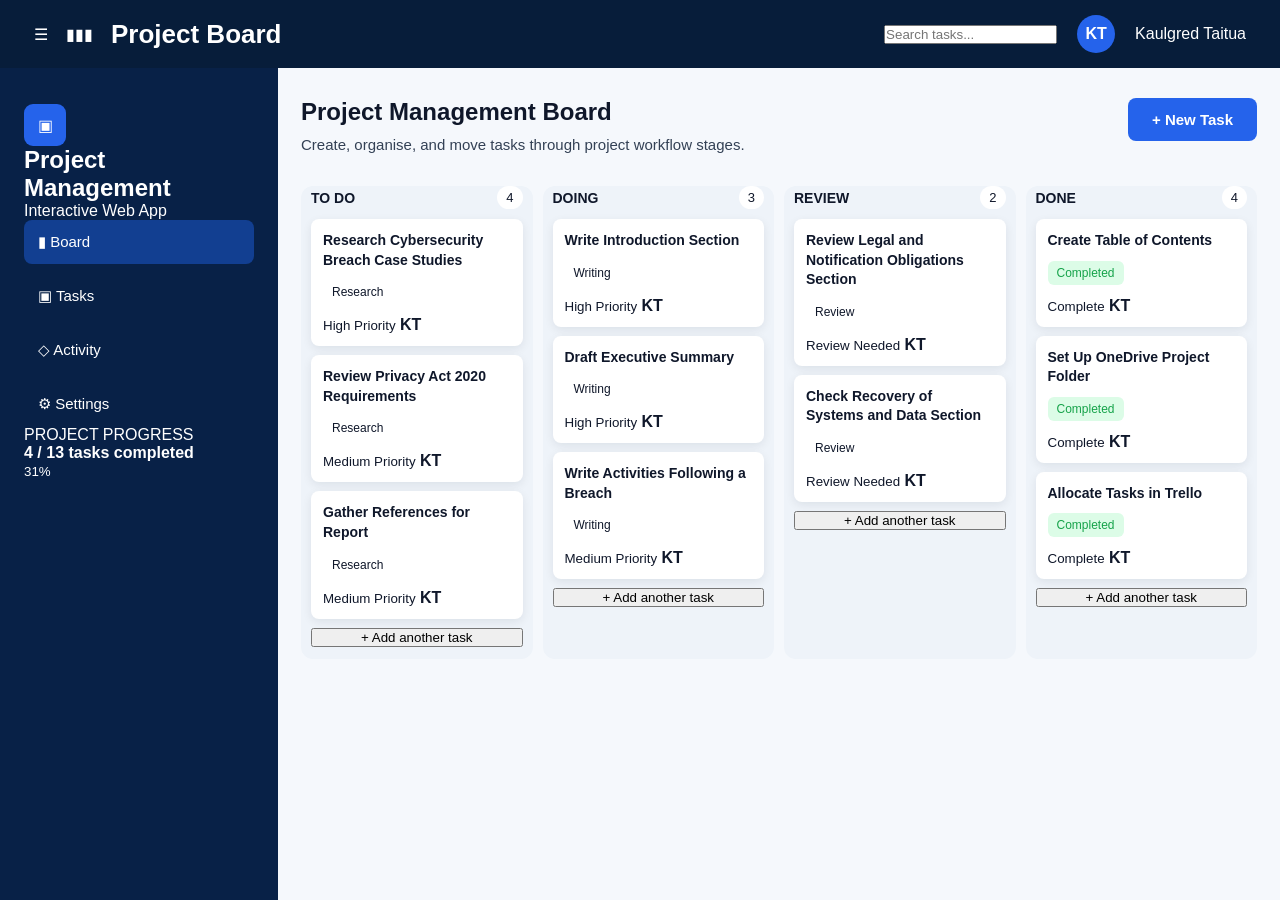
==== project-management-board/index.html @ 6f6e51b1 "Update index.html" ====
<!DOCTYPE html>
<html lang="en">
<head>
  <meta charset="UTF-8" />
  <meta name="viewport" content="width=device-width, initial-scale=1.0" />

  <title>Project Management Board</title>

  <link rel="stylesheet" href="css/style.css" />
  <script src="js/app.js" defer></script>
</head>

<body>
  <div class="app">

    <header class="topbar">
      <div class="brand">
        <span class="menu-icon">☰</span>
        <span class="logo-bars">▮▮▮</span>
        <h1>Project Board</h1>
      </div>

      <div class="top-actions">
        <input type="text" placeholder="Search tasks..." />
        <div class="avatar">KT</div>
        <p>Kaulgred Taitua</p>
      </div>
    </header>

    <div class="workspace">

      <aside class="sidebar">
        <div class="project-info">
          <div class="project-icon">▣</div>
          <div>
            <h2>Project Management</h2>
            <p>Interactive Web App</p>
          </div>
        </div>

        <nav class="menu">
          <a class="active" href="#">▮ Board</a>
          <a href="#">▣ Tasks</a>
          <a href="#">◇ Activity</a>
          <a href="#">⚙ Settings</a>
        </nav>

        <div class="progress-box">
          <p>PROJECT PROGRESS</p>
          <strong>4 / 13 tasks completed</strong>
          <div class="progress-bar">
            <span></span>
          </div>
          <small>31%</small>
        </div>
      </aside>

      <main class="main">
        <section class="main-header">
          <div>
            <h2>Project Management Board</h2>
            <p>Create, organise, and move tasks through project workflow stages.</p>
          </div>

          <button id="addTaskBtn">+ New Task</button>
        </section>

        <section class="board">

          <div class="column">
            <div class="column-line todo"></div>

            <div class="column-header">
              <h3>TO DO</h3>
              <span>4</span>
            </div>

            <div class="task-card">
              <h4>Research Cybersecurity Breach Case Studies</h4>
              <span class="tag research">Research</span>
              <div class="task-footer">
                <small>High Priority</small>
                <b>KT</b>
              </div>
            </div>

            <div class="task-card">
              <h4>Review Privacy Act 2020 Requirements</h4>
              <span class="tag research">Research</span>
              <div class="task-footer">
                <small>Medium Priority</small>
                <b>KT</b>
              </div>
            </div>

            <div class="task-card">
              <h4>Gather References for Report</h4>
              <span class="tag research">Research</span>
              <div class="task-footer">
                <small>Medium Priority</small>
                <b>KT</b>
              </div>
            </div>

            <button class="add-card">+ Add another task</button>
          </div>

          <div class="column">
            <div class="column-line doing"></div>

            <div class="column-header">
              <h3>DOING</h3>
              <span>3</span>
            </div>

            <div class="task-card">
              <h4>Write Introduction Section</h4>
              <span class="tag writing">Writing</span>
              <div class="task-footer">
                <small>High Priority</small>
                <b>KT</b>
              </div>
            </div>

            <div class="task-card">
              <h4>Draft Executive Summary</h4>
              <span class="tag writing">Writing</span>
              <div class="task-footer">
                <small>High Priority</small>
                <b>KT</b>
              </div>
            </div>

            <div class="task-card">
              <h4>Write Activities Following a Breach</h4>
              <span class="tag writing">Writing</span>
              <div class="task-footer">
                <small>Medium Priority</small>
                <b>KT</b>
              </div>
            </div>

            <button class="add-card">+ Add another task</button>
          </div>

          <div class="column">
            <div class="column-line review"></div>

            <div class="column-header">
              <h3>REVIEW</h3>
              <span>2</span>
            </div>

            <div class="task-card">
              <h4>Review Legal and Notification Obligations Section</h4>
              <span class="tag review-tag">Review</span>
              <div class="task-footer">
                <small>Review Needed</small>
                <b>KT</b>
              </div>
            </div>

            <div class="task-card">
              <h4>Check Recovery of Systems and Data Section</h4>
              <span class="tag review-tag">Review</span>
              <div class="task-footer">
                <small>Review Needed</small>
                <b>KT</b>
              </div>
            </div>

            <button class="add-card">+ Add another task</button>
          </div>

          <div class="column">
            <div class="column-line done"></div>

            <div class="column-header">
              <h3>DONE</h3>
              <span>4</span>
            </div>

            <div class="task-card complete-card">
              <h4>Create Table of Contents</h4>
              <span class="tag complete">Completed</span>
              <div class="task-footer">
                <small>Complete</small>
                <b>KT</b>
              </div>
            </div>

            <div class="task-card complete-card">
              <h4>Set Up OneDrive Project Folder</h4>
              <span class="tag complete">Completed</span>
              <div class="task-footer">
                <small>Complete</small>
                <b>KT</b>
              </div>
            </div>

            <div class="task-card complete-card">
              <h4>Allocate Tasks in Trello</h4>
              <span class="tag complete">Completed</span>
              <div class="task-footer">
                <small>Complete</small>
                <b>KT</b>
              </div>
            </div>

            <button class="add-card">+ Add another task</button>
          </div>

        </section>
      </main>

    </div>
  </div>
</body>
</html>
---- project-management-board/css/style.css ----
*{
  margin:0;
  padding:0;
  box-sizing:border-box;
}

html,
body{
  width:100%;
  height:100%;
  overflow:hidden;
  font-family:Arial, sans-serif;
  background:#f5f8fc;
}

body{
  color:#0f172a;
}

.app{
  width:100vw;
  height:100vh;
  overflow:hidden;
  display:flex;
  flex-direction:column;
}

/* TOP BAR */

.topbar{
  height:68px;
  background:#071d3a;
  color:white;
  display:flex;
  align-items:center;
  justify-content:space-between;
  padding:0 34px;
  flex-shrink:0;
}

.brand{
  display:flex;
  align-items:center;
  gap:18px;
}

.hamburger{
  font-size:28px;
}

.logo{
  color:#3b82f6;
  font-size:26px;
  letter-spacing:5px;
}

.brand h1{
  font-size:26px;
}

.top-actions{
  display:flex;
  align-items:center;
  gap:20px;
}

.search-box input{
  width:300px;
  height:42px;
  border-radius:8px;
  border:1px solid rgba(255,255,255,0.2);
  background:#142b4e;
  color:white;
  padding:0 16px;
}

.avatar{
  width:38px;
  height:38px;
  background:#2563eb;
  border-radius:50%;
  display:flex;
  align-items:center;
  justify-content:center;
  font-weight:bold;
}

/* MAIN LAYOUT */

.workspace{
  height:calc(100vh - 68px);
  display:flex;
  overflow:hidden;
}

/* SIDEBAR */

.sidebar{
  width:278px;
  height:100%;
  background:#082147;
  color:white;
  padding:36px 24px;
  flex-shrink:0;
  display:flex;
  flex-direction:column;
}

.project-block{
  display:flex;
  gap:14px;
  margin-bottom:34px;
}

.project-icon{
  width:42px;
  height:42px;
  border-radius:9px;
  background:#2563eb;
  display:flex;
  align-items:center;
  justify-content:center;
}

.project-block h2{
  font-size:17px;
  line-height:1.35;
}

.project-block p{
  font-size:13px;
  margin-top:6px;
}

.menu{
  display:flex;
  flex-direction:column;
  gap:10px;
}

.menu a{
  color:white;
  text-decoration:none;
  padding:13px 14px;
  border-radius:8px;
  font-size:15px;
}

.menu a.active{
  background:#123f91;
}

.progress{
  margin-top:auto;
}

.progress p{
  font-size:12px;
  margin-bottom:12px;
}

.progress span{
  font-size:13px;
}

.progress-line{
  width:180px;
  height:7px;
  background:#263f68;
  border-radius:999px;
  margin-top:12px;
  overflow:hidden;
  display:inline-block;
}

.progress-line div{
  width:31%;
  height:100%;
  background:#22c55e;
}

.progress strong{
  margin-left:12px;
  font-size:13px;
}

/* CONTENT */

.main{
  flex:1;
  height:100%;
  padding:30px 23px 0;
  overflow:hidden;
}

.main-header{
  height:68px;
  display:flex;
  justify-content:space-between;
  align-items:flex-start;
  margin-bottom:20px;
}

.main-header h2{
  font-size:24px;
  margin-bottom:10px;
}

.main-header p{
  color:#334155;
  font-size:15px;
}

.main-header button{
  background:#2563eb;
  color:white;
  border:none;
  border-radius:8px;
  padding:13px 24px;
  font-size:15px;
  font-weight:bold;
  cursor:pointer;
}

/* BOARD */

.dashboard{
  height:calc(100% - 68px - 20px - 44px);
  display:grid;
  grid-template-columns:1fr 268px;
  gap:18px;
  overflow:hidden;
}

.board{
  display:grid;
  grid-template-columns:repeat(4,1fr);
  gap:10px;
  overflow:hidden;
}

.column{
  background:#eef3f9;
  border-radius:12px;
  padding:0 10px 12px;
  display:flex;
  flex-direction:column;
  overflow:hidden;
}

.column-top{
  height:4px;
  margin:0 -10px 14px;
  flex-shrink:0;
}

.grey{background:#64748b;}
.yellow{background:#f59e0b;}
.violet{background:#7c3aed;}
.green{background:#22c55e;}

.column-header{
  display:flex;
  justify-content:space-between;
  align-items:center;
  margin-bottom:10px;
}

.column-header h3{
  font-size:14px;
}

.column-header span{
  background:white;
  border-radius:999px;
  padding:4px 9px;
  font-size:13px;
}

.task-list{
  flex:1;
  overflow-y:auto;
}

.task-card{
  background:white;
  border-radius:8px;
  padding:12px;
  margin-bottom:9px;
  box-shadow:0 3px 10px rgba(15,23,42,0.08);
}

.task-card h4{
  font-size:14px;
  line-height:1.4;
  margin-bottom:10px;
}

.tag{
  display:inline-block;
  padding:5px 9px;
  border-radius:6px;
  font-size:12px;
  margin-bottom:12px;
}

.purple{background:#ede9fe;color:#6d28d9;}
.orange{background:#ffedd5;color:#f59e0b;}
.blue{background:#dbeafe;color:#2563eb;}
.complete{background:#dcfce7;color:#16a34a;}

.task-bottom{
  display:flex;
  justify-content:space-between;
  align-items:center;
}

.task-bottom small{
  font-size:12px;
  color:#334155;
}

.task-bottom b{
  width:24px;
  height:24px;
  border-radius:50%;
  background:#2563eb;
  color:white;
  display:flex;
  align-items:center;
  justify-content:center;
  font-size:11px;
}

.add-small{
  border:none;
  background:none;
  color:#475569;
  text-align:left;
  font-size:14px;
  padding:8px 4px 0;
  cursor:pointer;
}

/* ACTIVITY */

.activity-panel{
  background:white;
  border-radius:12px;
  overflow:hidden;
}

.activity-header{
  height:67px;
  border-bottom:1px solid #e2e8f0;
  display:flex;
  align-items:center;
  justify-content:space-between;
  padding:0 18px;
}

.activity-item{
  display:flex;
  gap:12px;
  padding:14px 16px;
  border-bottom:1px solid #e2e8f0;
  font-size:13px;
}

.activity-icon{
  width:30px;
  height:30px;
  border-radius:50%;
  display:flex;
  align-items:center;
  justify-content:center;
  flex-shrink:0;
}

.green-bg{background:#dcfce7;color:#16a34a;}
.orange-bg{background:#ffedd5;color:#f97316;}
.purple-bg{background:#ede9fe;color:#7c3aed;}
.blue-bg{background:#dbeafe;color:#2563eb;}
.red-bg{background:#fee2e2;color:#ef4444;}

footer{
  height:44px;
  display:flex;
  align-items:center;
  justify-content:center;
  font-size:13px;
  color:#334155;
}
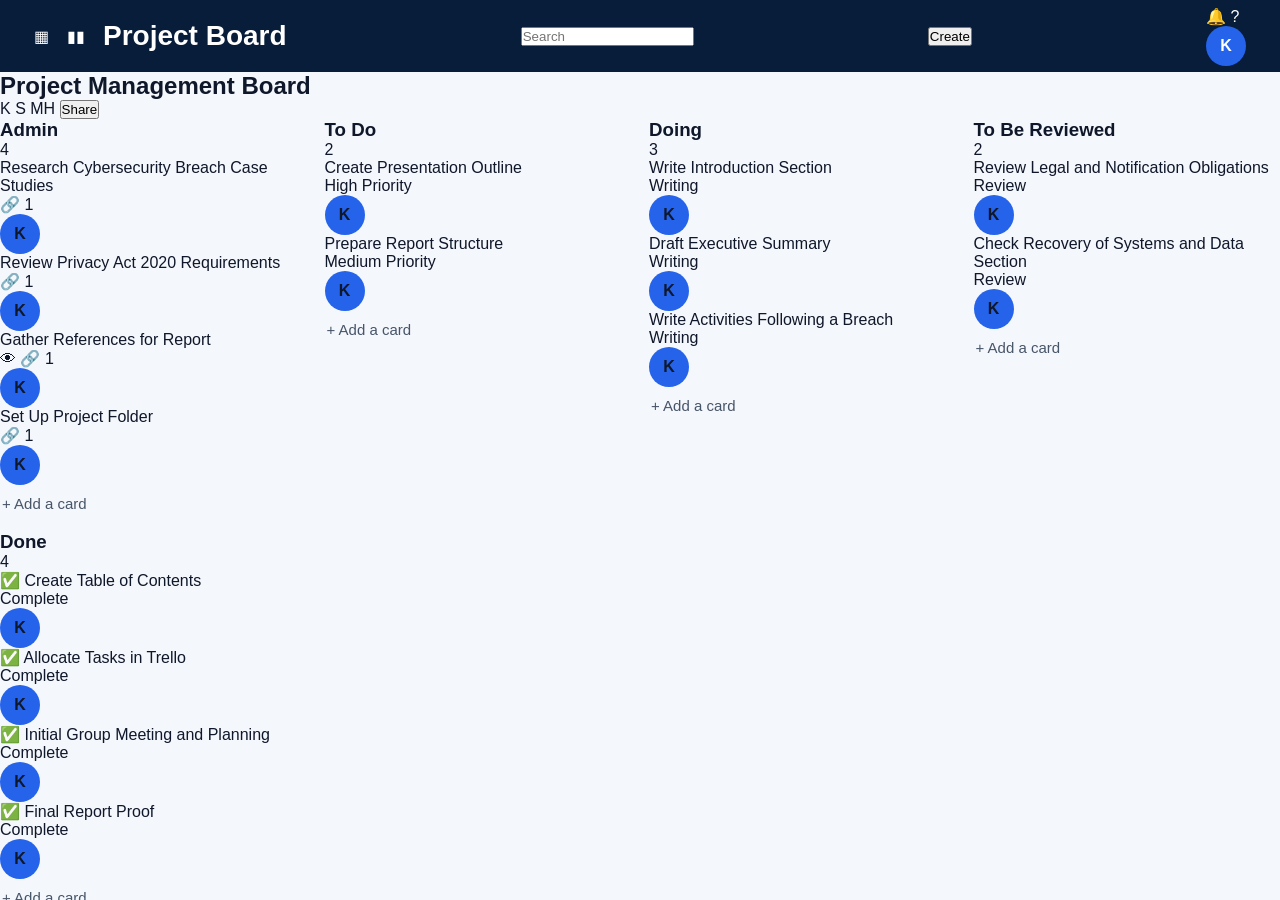
==== commit 2fa4053c: "Update index.html" ====
--- a/project-management-board/index.html
+++ b/project-management-board/index.html
@@ -3,9 +3,7 @@
 <head>
   <meta charset="UTF-8" />
   <meta name="viewport" content="width=device-width, initial-scale=1.0" />
-
   <title>Project Management Board</title>
-
   <link rel="stylesheet" href="css/style.css" />
   <script src="js/app.js" defer></script>
 </head>
@@ -15,205 +13,221 @@
 
     <header class="topbar">
       <div class="brand">
-        <span class="menu-icon">☰</span>
-        <span class="logo-bars">▮▮▮</span>
+        <span class="grid-icon">▦</span>
+        <span class="trello-logo">▮▮</span>
         <h1>Project Board</h1>
       </div>
 
-      <div class="top-actions">
-        <input type="text" placeholder="Search tasks..." />
-        <div class="avatar">KT</div>
-        <p>Kaulgred Taitua</p>
+      <input class="search" type="text" placeholder="Search" />
+
+      <button class="create-btn">Create</button>
+
+      <div class="user-actions">
+        <span>🔔</span>
+        <span>?</span>
+        <span class="avatar">K</span>
       </div>
     </header>
 
-    <div class="workspace">
-
-      <aside class="sidebar">
-        <div class="project-info">
-          <div class="project-icon">▣</div>
-          <div>
-            <h2>Project Management</h2>
-            <p>Interactive Web App</p>
-          </div>
-        </div>
-
-        <nav class="menu">
-          <a class="active" href="#">▮ Board</a>
-          <a href="#">▣ Tasks</a>
-          <a href="#">◇ Activity</a>
-          <a href="#">⚙ Settings</a>
-        </nav>
-
-        <div class="progress-box">
-          <p>PROJECT PROGRESS</p>
-          <strong>4 / 13 tasks completed</strong>
-          <div class="progress-bar">
-            <span></span>
-          </div>
-          <small>31%</small>
-        </div>
-      </aside>
-
-      <main class="main">
-        <section class="main-header">
-          <div>
-            <h2>Project Management Board</h2>
-            <p>Create, organise, and move tasks through project workflow stages.</p>
-          </div>
-
-          <button id="addTaskBtn">+ New Task</button>
-        </section>
-
-        <section class="board">
-
-          <div class="column">
-            <div class="column-line todo"></div>
-
-            <div class="column-header">
-              <h3>TO DO</h3>
-              <span>4</span>
-            </div>
-
-            <div class="task-card">
-              <h4>Research Cybersecurity Breach Case Studies</h4>
-              <span class="tag research">Research</span>
-              <div class="task-footer">
-                <small>High Priority</small>
-                <b>KT</b>
-              </div>
-            </div>
-
-            <div class="task-card">
-              <h4>Review Privacy Act 2020 Requirements</h4>
-              <span class="tag research">Research</span>
-              <div class="task-footer">
-                <small>Medium Priority</small>
-                <b>KT</b>
-              </div>
-            </div>
-
-            <div class="task-card">
-              <h4>Gather References for Report</h4>
-              <span class="tag research">Research</span>
-              <div class="task-footer">
-                <small>Medium Priority</small>
-                <b>KT</b>
-              </div>
-            </div>
-
-            <button class="add-card">+ Add another task</button>
-          </div>
-
-          <div class="column">
-            <div class="column-line doing"></div>
-
-            <div class="column-header">
-              <h3>DOING</h3>
-              <span>3</span>
-            </div>
-
-            <div class="task-card">
-              <h4>Write Introduction Section</h4>
-              <span class="tag writing">Writing</span>
-              <div class="task-footer">
-                <small>High Priority</small>
-                <b>KT</b>
-              </div>
-            </div>
-
-            <div class="task-card">
-              <h4>Draft Executive Summary</h4>
-              <span class="tag writing">Writing</span>
-              <div class="task-footer">
-                <small>High Priority</small>
-                <b>KT</b>
-              </div>
-            </div>
-
-            <div class="task-card">
-              <h4>Write Activities Following a Breach</h4>
-              <span class="tag writing">Writing</span>
-              <div class="task-footer">
-                <small>Medium Priority</small>
-                <b>KT</b>
-              </div>
-            </div>
-
-            <button class="add-card">+ Add another task</button>
-          </div>
-
-          <div class="column">
-            <div class="column-line review"></div>
-
-            <div class="column-header">
-              <h3>REVIEW</h3>
-              <span>2</span>
-            </div>
-
-            <div class="task-card">
-              <h4>Review Legal and Notification Obligations Section</h4>
-              <span class="tag review-tag">Review</span>
-              <div class="task-footer">
-                <small>Review Needed</small>
-                <b>KT</b>
-              </div>
-            </div>
-
-            <div class="task-card">
-              <h4>Check Recovery of Systems and Data Section</h4>
-              <span class="tag review-tag">Review</span>
-              <div class="task-footer">
-                <small>Review Needed</small>
-                <b>KT</b>
-              </div>
-            </div>
-
-            <button class="add-card">+ Add another task</button>
-          </div>
-
-          <div class="column">
-            <div class="column-line done"></div>
-
-            <div class="column-header">
-              <h3>DONE</h3>
-              <span>4</span>
-            </div>
-
-            <div class="task-card complete-card">
-              <h4>Create Table of Contents</h4>
-              <span class="tag complete">Completed</span>
-              <div class="task-footer">
-                <small>Complete</small>
-                <b>KT</b>
-              </div>
-            </div>
-
-            <div class="task-card complete-card">
-              <h4>Set Up OneDrive Project Folder</h4>
-              <span class="tag complete">Completed</span>
-              <div class="task-footer">
-                <small>Complete</small>
-                <b>KT</b>
-              </div>
-            </div>
-
-            <div class="task-card complete-card">
-              <h4>Allocate Tasks in Trello</h4>
-              <span class="tag complete">Completed</span>
-              <div class="task-footer">
-                <small>Complete</small>
-                <b>KT</b>
-              </div>
-            </div>
-
-            <button class="add-card">+ Add another task</button>
-          </div>
-
-        </section>
-      </main>
-
-    </div>
+    <main class="board-page">
+
+      <section class="board-title">
+        <h2>Project Management Board</h2>
+        <div class="members">
+          <span>K</span>
+          <span>S</span>
+          <span>MH</span>
+          <button>Share</button>
+        </div>
+      </section>
+
+      <section class="board">
+
+        <div class="list">
+          <div class="list-header">
+            <h3>Admin</h3>
+            <span>4</span>
+          </div>
+
+          <div class="cards">
+            <article class="card" draggable="true">
+              <p>Research Cybersecurity Breach Case Studies</p>
+              <div class="card-footer">
+                <span>🔗 1</span>
+                <span class="avatar small">K</span>
+              </div>
+            </article>
+
+            <article class="card" draggable="true">
+              <p>Review Privacy Act 2020 Requirements</p>
+              <div class="card-footer">
+                <span>🔗 1</span>
+                <span class="avatar small">K</span>
+              </div>
+            </article>
+
+            <article class="card" draggable="true">
+              <p>Gather References for Report</p>
+              <div class="card-footer">
+                <span>👁 🔗 1</span>
+                <span class="avatar small">K</span>
+              </div>
+            </article>
+
+            <article class="card" draggable="true">
+              <p>Set Up Project Folder</p>
+              <div class="card-footer">
+                <span>🔗 1</span>
+                <span class="avatar small">K</span>
+              </div>
+            </article>
+          </div>
+
+          <button class="add-card">+ Add a card</button>
+        </div>
+
+        <div class="list">
+          <div class="list-header">
+            <h3>To Do</h3>
+            <span>2</span>
+          </div>
+
+          <div class="cards">
+            <article class="card" draggable="true">
+              <p>Create Presentation Outline</p>
+              <div class="card-footer">
+                <span>High Priority</span>
+                <span class="avatar small">K</span>
+              </div>
+            </article>
+
+            <article class="card" draggable="true">
+              <p>Prepare Report Structure</p>
+              <div class="card-footer">
+                <span>Medium Priority</span>
+                <span class="avatar small">K</span>
+              </div>
+            </article>
+          </div>
+
+          <button class="add-card">+ Add a card</button>
+        </div>
+
+        <div class="list">
+          <div class="list-header">
+            <h3>Doing</h3>
+            <span>3</span>
+          </div>
+
+          <div class="cards">
+            <article class="card" draggable="true">
+              <p>Write Introduction Section</p>
+              <div class="card-footer">
+                <span>Writing</span>
+                <span class="avatar small">K</span>
+              </div>
+            </article>
+
+            <article class="card" draggable="true">
+              <p>Draft Executive Summary</p>
+              <div class="card-footer">
+                <span>Writing</span>
+                <span class="avatar small">K</span>
+              </div>
+            </article>
+
+            <article class="card" draggable="true">
+              <p>Write Activities Following a Breach</p>
+              <div class="card-footer">
+                <span>Writing</span>
+                <span class="avatar small">K</span>
+              </div>
+            </article>
+          </div>
+
+          <button class="add-card">+ Add a card</button>
+        </div>
+
+        <div class="list">
+          <div class="list-header">
+            <h3>To Be Reviewed</h3>
+            <span>2</span>
+          </div>
+
+          <div class="cards">
+            <article class="card" draggable="true">
+              <p>Review Legal and Notification Obligations</p>
+              <div class="card-footer">
+                <span>Review</span>
+                <span class="avatar small">K</span>
+              </div>
+            </article>
+
+            <article class="card" draggable="true">
+              <p>Check Recovery of Systems and Data Section</p>
+              <div class="card-footer">
+                <span>Review</span>
+                <span class="avatar small">K</span>
+              </div>
+            </article>
+          </div>
+
+          <button class="add-card">+ Add a card</button>
+        </div>
+
+        <div class="list">
+          <div class="list-header">
+            <h3>Done</h3>
+            <span>4</span>
+          </div>
+
+          <div class="cards">
+            <article class="card" draggable="true">
+              <p>✅ Create Table of Contents</p>
+              <div class="card-footer">
+                <span>Complete</span>
+                <span class="avatar small">K</span>
+              </div>
+            </article>
+
+            <article class="card" draggable="true">
+              <p>✅ Allocate Tasks in Trello</p>
+              <div class="card-footer">
+                <span>Complete</span>
+                <span class="avatar small">K</span>
+              </div>
+            </article>
+
+            <article class="card" draggable="true">
+              <p>✅ Initial Group Meeting and Planning</p>
+              <div class="card-footer">
+                <span>Complete</span>
+                <span class="avatar small">K</span>
+              </div>
+            </article>
+
+            <article class="card" draggable="true">
+              <p>✅ Final Report Proof</p>
+              <div class="card-footer">
+                <span>Complete</span>
+                <span class="avatar small">K</span>
+              </div>
+            </article>
+          </div>
+
+          <button class="add-card">+ Add a card</button>
+        </div>
+
+      </section>
+
+      <nav class="bottom-nav">
+        <button>Inbox</button>
+        <button>Planner</button>
+        <button class="active">Board</button>
+        <button>Switch boards</button>
+      </nav>
+
+    </main>
   </div>
 </body>
 </html>
--- a/project-management-board/css/style.css
+++ b/project-management-board/css/style.css
@@ -9,11 +9,11 @@
   width:100%;
   height:100%;
   overflow:hidden;
+}
+
+body{
   font-family:Arial, sans-serif;
-  background:#f5f8fc;
-}
-
-body{
+  background:#f4f7fb;
   color:#0f172a;
 }
 
@@ -21,21 +21,18 @@
   width:100vw;
   height:100vh;
   overflow:hidden;
-  display:flex;
-  flex-direction:column;
 }
 
 /* TOP BAR */
 
 .topbar{
-  height:68px;
+  height:72px;
   background:#071d3a;
   color:white;
   display:flex;
   align-items:center;
   justify-content:space-between;
   padding:0 34px;
-  flex-shrink:0;
 }
 
 .brand{
@@ -44,51 +41,56 @@
   gap:18px;
 }
 
-.hamburger{
+.menu-icon{
   font-size:28px;
 }
 
-.logo{
+.logo-bars{
   color:#3b82f6;
-  font-size:26px;
+  font-size:28px;
   letter-spacing:5px;
 }
 
 .brand h1{
-  font-size:26px;
+  font-size:28px;
 }
 
 .top-actions{
   display:flex;
   align-items:center;
-  gap:20px;
-}
-
-.search-box input{
-  width:300px;
+  gap:18px;
+}
+
+.top-actions input{
+  width:340px;
   height:42px;
-  border-radius:8px;
+  border-radius:10px;
   border:1px solid rgba(255,255,255,0.2);
   background:#142b4e;
   color:white;
   padding:0 16px;
+  font-size:14px;
+}
+
+.top-actions input::placeholder{
+  color:#cbd5e1;
 }
 
 .avatar{
-  width:38px;
-  height:38px;
+  width:40px;
+  height:40px;
+  border-radius:50%;
   background:#2563eb;
-  border-radius:50%;
   display:flex;
   align-items:center;
   justify-content:center;
-  font-weight:bold;
-}
-
-/* MAIN LAYOUT */
+  font-weight:700;
+}
+
+/* WORKSPACE */
 
 .workspace{
-  height:calc(100vh - 68px);
+  height:calc(100vh - 72px);
   display:flex;
   overflow:hidden;
 }
@@ -96,40 +98,40 @@
 /* SIDEBAR */
 
 .sidebar{
-  width:278px;
-  height:100%;
+  width:280px;
   background:#082147;
   color:white;
-  padding:36px 24px;
+  padding:34px 24px;
+  display:flex;
+  flex-direction:column;
   flex-shrink:0;
-  display:flex;
-  flex-direction:column;
-}
-
-.project-block{
+}
+
+.project-info{
   display:flex;
   gap:14px;
+  align-items:center;
   margin-bottom:34px;
 }
 
 .project-icon{
-  width:42px;
-  height:42px;
-  border-radius:9px;
+  width:48px;
+  height:48px;
+  border-radius:12px;
   background:#2563eb;
   display:flex;
   align-items:center;
   justify-content:center;
-}
-
-.project-block h2{
-  font-size:17px;
-  line-height:1.35;
-}
-
-.project-block p{
-  font-size:13px;
-  margin-top:6px;
+  font-size:22px;
+}
+
+.project-info h2{
+  font-size:20px;
+  margin-bottom:5px;
+}
+
+.project-info p{
+  font-size:14px;
 }
 
 .menu{
@@ -139,255 +141,280 @@
 }
 
 .menu a{
-  color:white;
   text-decoration:none;
-  padding:13px 14px;
-  border-radius:8px;
-  font-size:15px;
+  color:white;
+  padding:14px 16px;
+  border-radius:10px;
+  font-size:16px;
 }
 
 .menu a.active{
-  background:#123f91;
-}
-
-.progress{
+  background:#1e4db7;
+}
+
+.progress-box{
   margin-top:auto;
 }
 
-.progress p{
+.progress-box p{
   font-size:12px;
-  margin-bottom:12px;
-}
-
-.progress span{
-  font-size:13px;
-}
-
-.progress-line{
-  width:180px;
-  height:7px;
+  margin-bottom:14px;
+}
+
+.progress-box strong{
+  display:block;
+  font-size:14px;
+  margin-bottom:10px;
+}
+
+.progress-bar{
+  width:100%;
+  height:8px;
   background:#263f68;
   border-radius:999px;
-  margin-top:12px;
-  overflow:hidden;
-  display:inline-block;
-}
-
-.progress-line div{
+  overflow:hidden;
+  margin-bottom:8px;
+}
+
+.progress-bar span{
+  display:block;
   width:31%;
   height:100%;
   background:#22c55e;
 }
 
-.progress strong{
-  margin-left:12px;
+.progress-box small{
   font-size:13px;
 }
 
-/* CONTENT */
+/* MAIN */
 
 .main{
   flex:1;
   height:100%;
-  padding:30px 23px 0;
+  padding:30px;
   overflow:hidden;
 }
 
 .main-header{
-  height:68px;
-  display:flex;
+  height:82px;
+  display:flex;
+  align-items:flex-start;
   justify-content:space-between;
-  align-items:flex-start;
-  margin-bottom:20px;
+  margin-bottom:22px;
 }
 
 .main-header h2{
-  font-size:24px;
+  font-size:32px;
   margin-bottom:10px;
 }
 
 .main-header p{
-  color:#334155;
-  font-size:15px;
+  color:#475569;
+  font-size:16px;
 }
 
 .main-header button{
   background:#2563eb;
   color:white;
   border:none;
-  border-radius:8px;
-  padding:13px 24px;
-  font-size:15px;
-  font-weight:bold;
+  border-radius:12px;
+  padding:16px 28px;
+  font-size:16px;
+  font-weight:700;
   cursor:pointer;
 }
 
 /* BOARD */
 
-.dashboard{
-  height:calc(100% - 68px - 20px - 44px);
+.board{
+  height:calc(100% - 104px);
   display:grid;
-  grid-template-columns:1fr 268px;
+  grid-template-columns:repeat(4, 1fr);
   gap:18px;
   overflow:hidden;
 }
 
-.board{
-  display:grid;
-  grid-template-columns:repeat(4,1fr);
-  gap:10px;
-  overflow:hidden;
-}
-
 .column{
-  background:#eef3f9;
-  border-radius:12px;
-  padding:0 10px 12px;
+  background:#edf3f9;
+  border-radius:16px;
+  padding:0 14px 16px;
   display:flex;
   flex-direction:column;
-  overflow:hidden;
-}
-
-.column-top{
-  height:4px;
-  margin:0 -10px 14px;
+  min-width:0;
+  overflow:hidden;
+}
+
+.column-line{
+  height:5px;
+  margin:0 -14px 16px;
   flex-shrink:0;
 }
 
-.grey{background:#64748b;}
-.yellow{background:#f59e0b;}
-.violet{background:#7c3aed;}
-.green{background:#22c55e;}
+.todo{
+  background:#64748b;
+}
+
+.doing{
+  background:#f59e0b;
+}
+
+.review{
+  background:#7c3aed;
+}
+
+.done{
+  background:#22c55e;
+}
 
 .column-header{
   display:flex;
   justify-content:space-between;
   align-items:center;
-  margin-bottom:10px;
+  margin-bottom:14px;
+  flex-shrink:0;
 }
 
 .column-header h3{
-  font-size:14px;
+  font-size:17px;
 }
 
 .column-header span{
   background:white;
-  border-radius:999px;
-  padding:4px 9px;
-  font-size:13px;
-}
-
-.task-list{
-  flex:1;
-  overflow-y:auto;
-}
+  width:32px;
+  height:32px;
+  border-radius:50%;
+  display:flex;
+  align-items:center;
+  justify-content:center;
+  font-weight:700;
+}
+
+/* TASK CARDS */
 
 .task-card{
   background:white;
-  border-radius:8px;
-  padding:12px;
-  margin-bottom:9px;
-  box-shadow:0 3px 10px rgba(15,23,42,0.08);
+  border-radius:12px;
+  padding:16px;
+  margin-bottom:14px;
+  box-shadow:0 4px 12px rgba(15,23,42,0.08);
+  position:relative;
+}
+
+.task-card::after{
+  content:"⋮";
+  position:absolute;
+  top:10px;
+  right:12px;
+  color:#475569;
+  font-weight:bold;
 }
 
 .task-card h4{
-  font-size:14px;
+  font-size:16px;
   line-height:1.4;
-  margin-bottom:10px;
+  padding-right:18px;
+  margin-bottom:12px;
 }
 
 .tag{
   display:inline-block;
-  padding:5px 9px;
-  border-radius:6px;
-  font-size:12px;
-  margin-bottom:12px;
-}
-
-.purple{background:#ede9fe;color:#6d28d9;}
-.orange{background:#ffedd5;color:#f59e0b;}
-.blue{background:#dbeafe;color:#2563eb;}
-.complete{background:#dcfce7;color:#16a34a;}
-
-.task-bottom{
-  display:flex;
+  padding:6px 10px;
+  border-radius:8px;
+  font-size:13px;
+  margin-bottom:14px;
+}
+
+.research{
+  background:#ede9fe;
+  color:#6d28d9;
+}
+
+.writing{
+  background:#ffedd5;
+  color:#ea580c;
+}
+
+.review-tag{
+  background:#ede9fe;
+  color:#7c3aed;
+}
+
+.complete{
+  background:#dcfce7;
+  color:#16a34a;
+}
+
+.task-footer{
+  display:flex;
+  align-items:center;
   justify-content:space-between;
-  align-items:center;
-}
-
-.task-bottom small{
-  font-size:12px;
-  color:#334155;
-}
-
-.task-bottom b{
-  width:24px;
-  height:24px;
+}
+
+.task-footer small{
+  color:#475569;
+  font-size:13px;
+}
+
+.task-footer b{
+  width:28px;
+  height:28px;
   border-radius:50%;
   background:#2563eb;
   color:white;
   display:flex;
   align-items:center;
   justify-content:center;
-  font-size:11px;
-}
-
-.add-small{
+  font-size:12px;
+}
+
+.complete-card h4::before{
+  content:"✓ ";
+  color:#16a34a;
+}
+
+.add-card{
+  margin-top:auto;
   border:none;
-  background:none;
+  background:transparent;
+  text-align:left;
   color:#475569;
-  text-align:left;
-  font-size:14px;
-  padding:8px 4px 0;
+  font-size:15px;
+  padding:10px 2px 0;
   cursor:pointer;
 }
 
-/* ACTIVITY */
-
-.activity-panel{
-  background:white;
-  border-radius:12px;
-  overflow:hidden;
-}
-
-.activity-header{
-  height:67px;
-  border-bottom:1px solid #e2e8f0;
-  display:flex;
-  align-items:center;
-  justify-content:space-between;
-  padding:0 18px;
-}
-
-.activity-item{
-  display:flex;
-  gap:12px;
-  padding:14px 16px;
-  border-bottom:1px solid #e2e8f0;
-  font-size:13px;
-}
-
-.activity-icon{
-  width:30px;
-  height:30px;
-  border-radius:50%;
-  display:flex;
-  align-items:center;
-  justify-content:center;
-  flex-shrink:0;
-}
-
-.green-bg{background:#dcfce7;color:#16a34a;}
-.orange-bg{background:#ffedd5;color:#f97316;}
-.purple-bg{background:#ede9fe;color:#7c3aed;}
-.blue-bg{background:#dbeafe;color:#2563eb;}
-.red-bg{background:#fee2e2;color:#ef4444;}
-
-footer{
-  height:44px;
-  display:flex;
-  align-items:center;
-  justify-content:center;
-  font-size:13px;
-  color:#334155;
-}
+/* KEEP MOBILE SIMPLE */
+
+@media(max-width:1000px){
+  html,
+  body{
+    overflow:auto;
+  }
+
+  .app{
+    height:auto;
+  }
+
+  .top-actions input{
+    display:none;
+  }
+
+  .workspace{
+    height:auto;
+    flex-direction:column;
+  }
+
+  .sidebar{
+    width:100%;
+  }
+
+  .main{
+    height:auto;
+  }
+
+  .board{
+    height:auto;
+    grid-template-columns:1fr;
+  }
+}
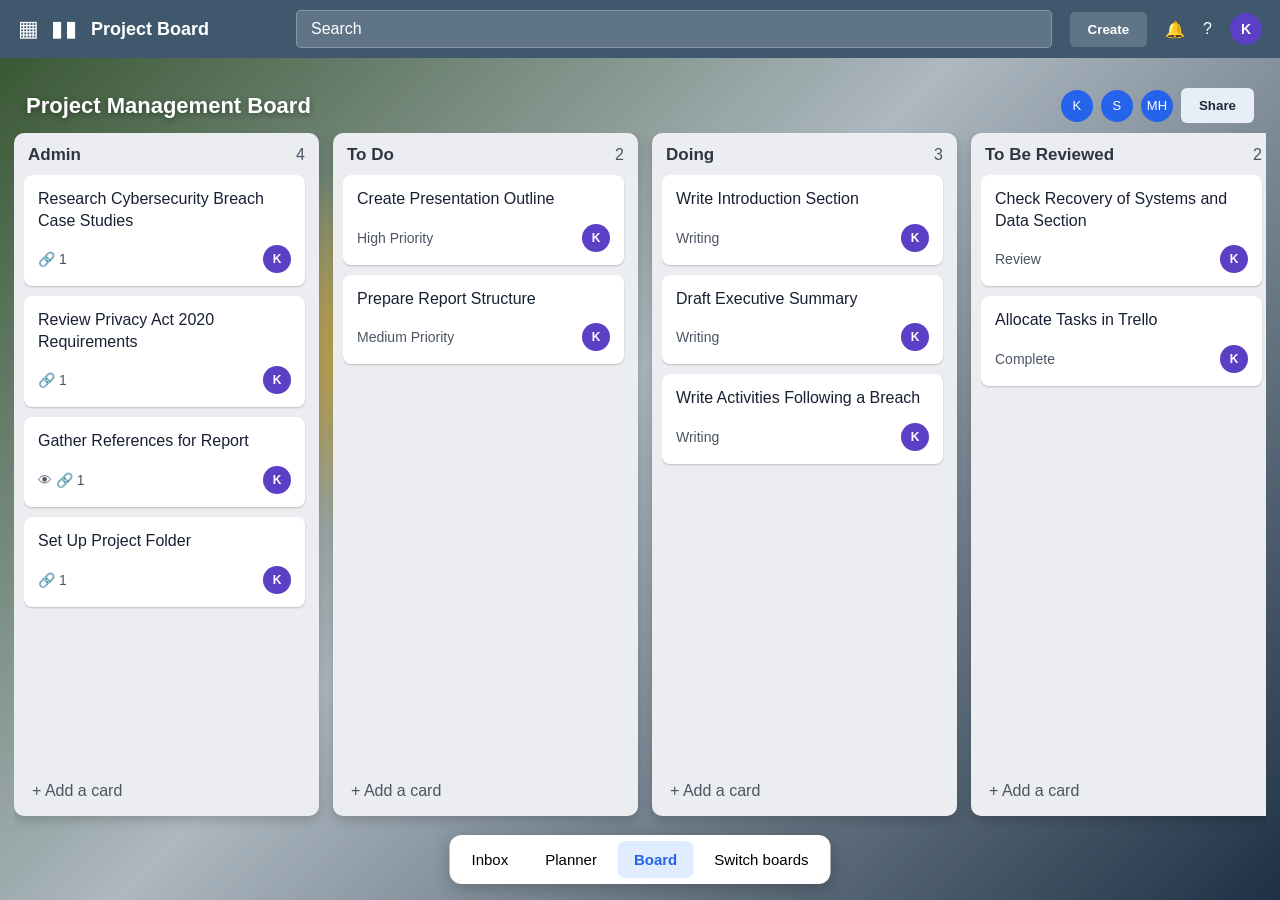
==== commit 3a4a51f7: "Update index.html" ====
--- a/project-management-board/index.html
+++ b/project-management-board/index.html
@@ -33,6 +33,7 @@
 
       <section class="board-title">
         <h2>Project Management Board</h2>
+
         <div class="members">
           <span>K</span>
           <span>S</span>
@@ -156,7 +157,7 @@
 
           <div class="cards">
             <article class="card" draggable="true">
-              <p>Review Legal and Notification Obligations</p>
+              <p>Check Recovery of Systems and Data Section</p>
               <div class="card-footer">
                 <span>Review</span>
                 <span class="avatar small">K</span>
@@ -164,9 +165,9 @@
             </article>
 
             <article class="card" draggable="true">
-              <p>Check Recovery of Systems and Data Section</p>
-              <div class="card-footer">
-                <span>Review</span>
+              <p>Allocate Tasks in Trello</p>
+              <div class="card-footer">
+                <span>Complete</span>
                 <span class="avatar small">K</span>
               </div>
             </article>
@@ -191,9 +192,9 @@
             </article>
 
             <article class="card" draggable="true">
-              <p>✅ Allocate Tasks in Trello</p>
-              <div class="card-footer">
-                <span>Complete</span>
+              <p>✅ Review Legal and Notification Obligations</p>
+              <div class="card-footer">
+                <span>Review</span>
                 <span class="avatar small">K</span>
               </div>
             </article>
--- a/project-management-board/css/style.css
+++ b/project-management-board/css/style.css
@@ -13,12 +13,10 @@
 
 body{
   font-family:Arial, sans-serif;
-  background:#f4f7fb;
-  color:#0f172a;
+  color:#172033;
 }
 
 .app{
-  width:100vw;
   height:100vh;
   overflow:hidden;
 }
@@ -26,395 +24,299 @@
 /* TOP BAR */
 
 .topbar{
-  height:72px;
-  background:#071d3a;
-  color:white;
-  display:flex;
-  align-items:center;
-  justify-content:space-between;
-  padding:0 34px;
+  height:58px;
+  background:#40586d;
+  color:white;
+  display:flex;
+  align-items:center;
+  gap:18px;
+  padding:0 18px;
 }
 
 .brand{
   display:flex;
   align-items:center;
+  gap:12px;
+  min-width:260px;
+}
+
+.brand h1{
+  font-size:18px;
+}
+
+.grid-icon{
+  font-size:22px;
+}
+
+.trello-logo{
+  color:white;
+  font-size:22px;
+  letter-spacing:2px;
+}
+
+.search{
+  flex:1;
+  height:38px;
+  max-width:900px;
+  background:#607487;
+  border:1px solid rgba(255,255,255,0.25);
+  border-radius:5px;
+  color:white;
+  padding:0 14px;
+  font-size:16px;
+}
+
+.search::placeholder{
+  color:white;
+}
+
+.create-btn{
+  background:#607487;
+  color:white;
+  border:none;
+  padding:10px 18px;
+  border-radius:5px;
+  font-weight:bold;
+}
+
+.user-actions{
+  margin-left:auto;
+  display:flex;
+  align-items:center;
   gap:18px;
 }
 
-.menu-icon{
-  font-size:28px;
-}
-
-.logo-bars{
-  color:#3b82f6;
-  font-size:28px;
-  letter-spacing:5px;
-}
-
-.brand h1{
-  font-size:28px;
-}
-
-.top-actions{
-  display:flex;
-  align-items:center;
-  gap:18px;
-}
-
-.top-actions input{
-  width:340px;
-  height:42px;
-  border-radius:10px;
-  border:1px solid rgba(255,255,255,0.2);
-  background:#142b4e;
-  color:white;
-  padding:0 16px;
-  font-size:14px;
-}
-
-.top-actions input::placeholder{
-  color:#cbd5e1;
-}
-
 .avatar{
-  width:40px;
-  height:40px;
-  border-radius:50%;
-  background:#2563eb;
-  display:flex;
-  align-items:center;
-  justify-content:center;
-  font-weight:700;
-}
-
-/* WORKSPACE */
-
-.workspace{
-  height:calc(100vh - 72px);
-  display:flex;
-  overflow:hidden;
-}
-
-/* SIDEBAR */
-
-.sidebar{
-  width:280px;
-  background:#082147;
-  color:white;
-  padding:34px 24px;
-  display:flex;
-  flex-direction:column;
-  flex-shrink:0;
-}
-
-.project-info{
-  display:flex;
-  gap:14px;
-  align-items:center;
-  margin-bottom:34px;
-}
-
-.project-icon{
-  width:48px;
-  height:48px;
-  border-radius:12px;
-  background:#2563eb;
-  display:flex;
-  align-items:center;
-  justify-content:center;
-  font-size:22px;
-}
-
-.project-info h2{
-  font-size:20px;
-  margin-bottom:5px;
-}
-
-.project-info p{
-  font-size:14px;
-}
-
-.menu{
-  display:flex;
-  flex-direction:column;
-  gap:10px;
-}
-
-.menu a{
-  text-decoration:none;
-  color:white;
-  padding:14px 16px;
-  border-radius:10px;
-  font-size:16px;
-}
-
-.menu a.active{
-  background:#1e4db7;
-}
-
-.progress-box{
-  margin-top:auto;
-}
-
-.progress-box p{
-  font-size:12px;
-  margin-bottom:14px;
-}
-
-.progress-box strong{
-  display:block;
-  font-size:14px;
-  margin-bottom:10px;
-}
-
-.progress-bar{
-  width:100%;
-  height:8px;
-  background:#263f68;
-  border-radius:999px;
-  overflow:hidden;
-  margin-bottom:8px;
-}
-
-.progress-bar span{
-  display:block;
-  width:31%;
-  height:100%;
-  background:#22c55e;
-}
-
-.progress-box small{
-  font-size:13px;
-}
-
-/* MAIN */
-
-.main{
-  flex:1;
-  height:100%;
-  padding:30px;
-  overflow:hidden;
-}
-
-.main-header{
-  height:82px;
-  display:flex;
-  align-items:flex-start;
-  justify-content:space-between;
-  margin-bottom:22px;
-}
-
-.main-header h2{
-  font-size:32px;
-  margin-bottom:10px;
-}
-
-.main-header p{
-  color:#475569;
-  font-size:16px;
-}
-
-.main-header button{
-  background:#2563eb;
-  color:white;
-  border:none;
-  border-radius:12px;
-  padding:16px 28px;
-  font-size:16px;
-  font-weight:700;
-  cursor:pointer;
-}
-
-/* BOARD */
-
-.board{
-  height:calc(100% - 104px);
-  display:grid;
-  grid-template-columns:repeat(4, 1fr);
-  gap:18px;
-  overflow:hidden;
-}
-
-.column{
-  background:#edf3f9;
-  border-radius:16px;
-  padding:0 14px 16px;
-  display:flex;
-  flex-direction:column;
-  min-width:0;
-  overflow:hidden;
-}
-
-.column-line{
-  height:5px;
-  margin:0 -14px 16px;
-  flex-shrink:0;
-}
-
-.todo{
-  background:#64748b;
-}
-
-.doing{
-  background:#f59e0b;
-}
-
-.review{
-  background:#7c3aed;
-}
-
-.done{
-  background:#22c55e;
-}
-
-.column-header{
-  display:flex;
-  justify-content:space-between;
-  align-items:center;
-  margin-bottom:14px;
-  flex-shrink:0;
-}
-
-.column-header h3{
-  font-size:17px;
-}
-
-.column-header span{
-  background:white;
   width:32px;
   height:32px;
   border-radius:50%;
+  background:#5b3fc4;
+  color:white;
   display:flex;
   align-items:center;
   justify-content:center;
-  font-weight:700;
-}
-
-/* TASK CARDS */
-
-.task-card{
-  background:white;
-  border-radius:12px;
-  padding:16px;
-  margin-bottom:14px;
-  box-shadow:0 4px 12px rgba(15,23,42,0.08);
-  position:relative;
-}
-
-.task-card::after{
-  content:"⋮";
-  position:absolute;
-  top:10px;
-  right:12px;
-  color:#475569;
+  font-size:14px;
   font-weight:bold;
 }
 
-.task-card h4{
-  font-size:16px;
-  line-height:1.4;
-  padding-right:18px;
-  margin-bottom:12px;
-}
-
-.tag{
-  display:inline-block;
-  padding:6px 10px;
-  border-radius:8px;
-  font-size:13px;
-  margin-bottom:14px;
-}
-
-.research{
-  background:#ede9fe;
-  color:#6d28d9;
-}
-
-.writing{
-  background:#ffedd5;
-  color:#ea580c;
-}
-
-.review-tag{
-  background:#ede9fe;
-  color:#7c3aed;
-}
-
-.complete{
-  background:#dcfce7;
-  color:#16a34a;
-}
-
-.task-footer{
-  display:flex;
-  align-items:center;
-  justify-content:space-between;
-}
-
-.task-footer small{
-  color:#475569;
-  font-size:13px;
-}
-
-.task-footer b{
+.avatar.small{
   width:28px;
   height:28px;
+  font-size:12px;
+}
+
+/* BOARD PAGE */
+
+.board-page{
+  height:calc(100vh - 58px);
+  background:
+    linear-gradient(rgba(0,0,0,0.18), rgba(0,0,0,0.18)),
+    radial-gradient(circle at 30% 35%, #f7c948 0, transparent 18%),
+    linear-gradient(135deg, #466b3f, #d3e0ea 45%, #243b53);
+  background-size:cover;
+  padding:20px 14px 70px;
+  overflow:hidden;
+  position:relative;
+}
+
+.board-title{
+  height:55px;
+  color:white;
+  display:flex;
+  align-items:center;
+  justify-content:space-between;
+  padding:0 12px;
+}
+
+.board-title h2{
+  font-size:22px;
+  text-shadow:0 2px 6px rgba(0,0,0,0.4);
+}
+
+.members{
+  display:flex;
+  align-items:center;
+  gap:8px;
+}
+
+.members span{
+  width:32px;
+  height:32px;
   border-radius:50%;
   background:#2563eb;
   color:white;
   display:flex;
   align-items:center;
   justify-content:center;
-  font-size:12px;
-}
-
-.complete-card h4::before{
-  content:"✓ ";
-  color:#16a34a;
+  font-size:13px;
+}
+
+.members button{
+  border:none;
+  background:#e8eef6;
+  color:#1e293b;
+  padding:10px 18px;
+  border-radius:6px;
+  font-weight:bold;
+}
+
+/* BOARD */
+
+.board{
+  height:calc(100% - 55px);
+  display:flex;
+  gap:14px;
+  overflow-x:auto;
+  overflow-y:hidden;
+  padding-bottom:14px;
+}
+
+.board::-webkit-scrollbar{
+  height:12px;
+}
+
+.board::-webkit-scrollbar-thumb{
+  background:rgba(255,255,255,0.45);
+  border-radius:999px;
+}
+
+.list{
+  width:305px;
+  min-width:305px;
+  max-height:100%;
+  background:#ebedf0;
+  border-radius:10px;
+  display:flex;
+  flex-direction:column;
+  padding:12px 10px;
+  box-shadow:0 4px 12px rgba(0,0,0,0.18);
+}
+
+.list-header{
+  display:flex;
+  align-items:center;
+  justify-content:space-between;
+  padding:0 4px 10px;
+}
+
+.list-header h3{
+  font-size:17px;
+  color:#2f3542;
+}
+
+.list-header span{
+  color:#4b5563;
+}
+
+.cards{
+  flex:1;
+  overflow-y:auto;
+  padding-right:4px;
+}
+
+.cards::-webkit-scrollbar{
+  width:8px;
+}
+
+.cards::-webkit-scrollbar-thumb{
+  background:#c4c9d1;
+  border-radius:999px;
+}
+
+.card{
+  background:white;
+  border-radius:8px;
+  padding:13px 14px;
+  margin-bottom:10px;
+  box-shadow:0 1px 2px rgba(0,0,0,0.2);
+  cursor:grab;
+}
+
+.card:active{
+  cursor:grabbing;
+}
+
+.card.dragging{
+  opacity:0.5;
+}
+
+.card p{
+  font-size:16px;
+  line-height:1.35;
+  margin-bottom:14px;
+}
+
+.card-footer{
+  display:flex;
+  align-items:center;
+  justify-content:space-between;
+  color:#4b5563;
+  font-size:14px;
 }
 
 .add-card{
-  margin-top:auto;
   border:none;
   background:transparent;
   text-align:left;
-  color:#475569;
+  padding:12px 8px 4px;
+  font-size:16px;
+  color:#4b5563;
+  cursor:pointer;
+}
+
+.add-card:hover{
+  background:#d8dbe0;
+  border-radius:6px;
+}
+
+/* BOTTOM NAV */
+
+.bottom-nav{
+  position:absolute;
+  bottom:16px;
+  left:50%;
+  transform:translateX(-50%);
+  background:white;
+  border-radius:12px;
+  padding:6px;
+  display:flex;
+  gap:5px;
+  box-shadow:0 4px 18px rgba(0,0,0,0.25);
+}
+
+.bottom-nav button{
+  border:none;
+  background:white;
+  padding:10px 16px;
+  border-radius:8px;
   font-size:15px;
-  padding:10px 2px 0;
-  cursor:pointer;
-}
-
-/* KEEP MOBILE SIMPLE */
-
-@media(max-width:1000px){
-  html,
-  body{
-    overflow:auto;
-  }
-
-  .app{
-    height:auto;
-  }
-
-  .top-actions input{
+}
+
+.bottom-nav button.active{
+  background:#e0edff;
+  color:#2563eb;
+  font-weight:bold;
+}
+
+/* MOBILE */
+
+@media(max-width:800px){
+  .search,
+  .create-btn{
     display:none;
   }
 
-  .workspace{
-    height:auto;
+  .brand{
+    min-width:auto;
+  }
+
+  .board-title{
+    align-items:flex-start;
+    height:75px;
     flex-direction:column;
   }
 
-  .sidebar{
-    width:100%;
+  .board{
+    height:calc(100% - 75px);
   }
-
-  .main{
-    height:auto;
-  }
-
-  .board{
-    height:auto;
-    grid-template-columns:1fr;
-  }
-}
+}
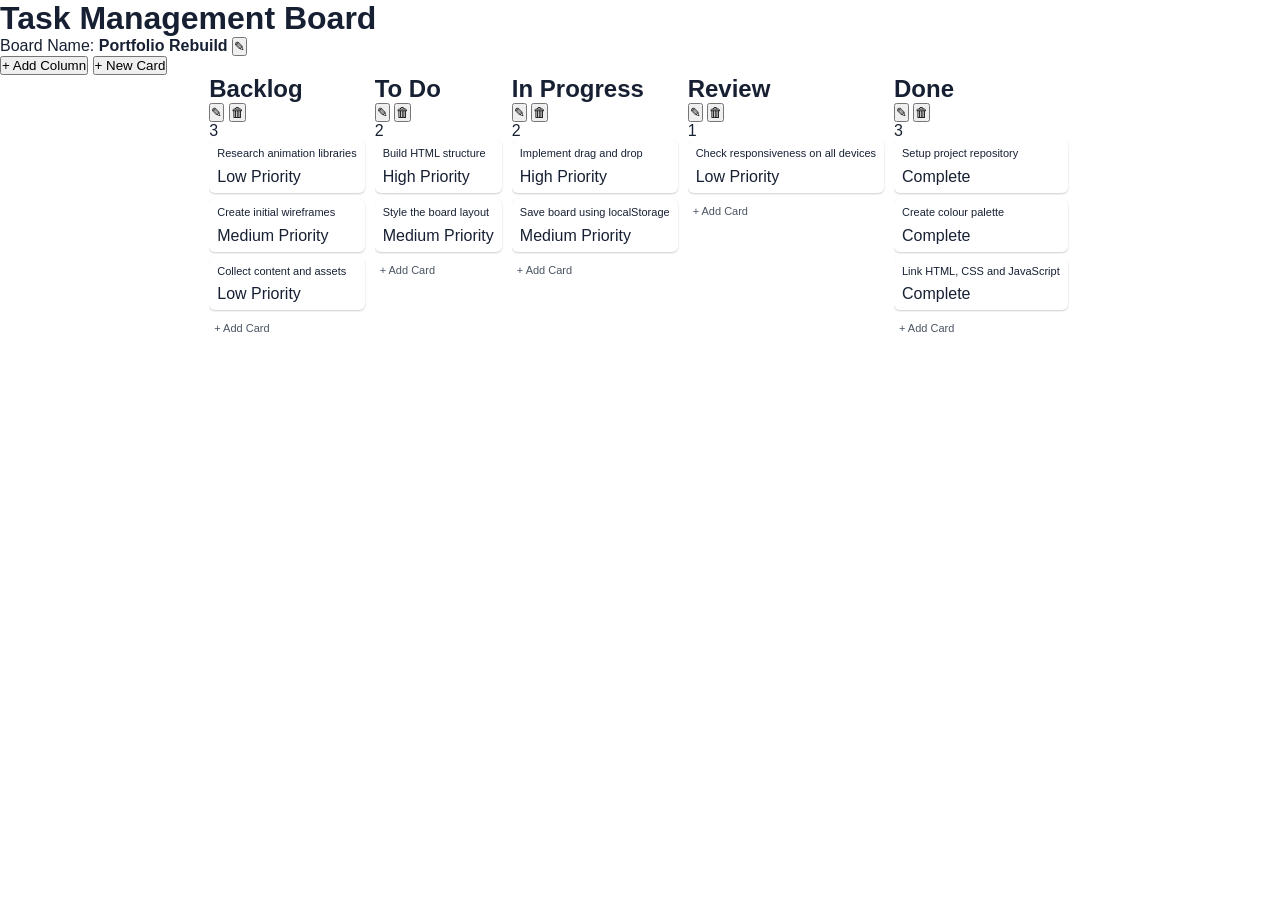
==== commit f1c5d31c: "Update index.html" ====
--- a/project-management-board/index.html
+++ b/project-management-board/index.html
@@ -3,7 +3,9 @@
 <head>
   <meta charset="UTF-8" />
   <meta name="viewport" content="width=device-width, initial-scale=1.0" />
-  <title>Project Management Board</title>
+
+  <title>Task Management Board</title>
+
   <link rel="stylesheet" href="css/style.css" />
   <script src="js/app.js" defer></script>
 </head>
@@ -11,224 +13,162 @@
 <body>
   <div class="app">
 
-    <header class="topbar">
-      <div class="brand">
-        <span class="grid-icon">▦</span>
-        <span class="trello-logo">▮▮</span>
-        <h1>Project Board</h1>
+    <header class="top-panel">
+      <div class="title-area">
+        <h1>Task Management Board</h1>
+
+        <div class="board-name-card">
+          <span>Board Name:</span>
+          <strong>Portfolio Rebuild</strong>
+          <button class="edit-btn">✎</button>
+        </div>
       </div>
 
-      <input class="search" type="text" placeholder="Search" />
-
-      <button class="create-btn">Create</button>
-
-      <div class="user-actions">
-        <span>🔔</span>
-        <span>?</span>
-        <span class="avatar">K</span>
+      <div class="actions">
+        <button class="outline-btn">+ Add Column</button>
+        <button class="primary-btn">+ New Card</button>
       </div>
     </header>
 
-    <main class="board-page">
+    <main class="board">
 
-      <section class="board-title">
-        <h2>Project Management Board</h2>
+      <section class="column">
+        <div class="column-header">
+          <h2>Backlog</h2>
+          <div>
+            <button class="edit-btn">✎</button>
+            <button class="delete-btn">🗑</button>
+          </div>
+        </div>
 
-        <div class="members">
-          <span>K</span>
-          <span>S</span>
-          <span>MH</span>
-          <button>Share</button>
+        <span class="count">3</span>
+
+        <div class="cards">
+          <article class="card" draggable="true">
+            <p>Research animation libraries</p>
+            <span class="tag low">Low Priority</span>
+          </article>
+
+          <article class="card" draggable="true">
+            <p>Create initial wireframes</p>
+            <span class="tag medium">Medium Priority</span>
+          </article>
+
+          <article class="card" draggable="true">
+            <p>Collect content and assets</p>
+            <span class="tag low">Low Priority</span>
+          </article>
         </div>
+
+        <button class="add-card">+ Add Card</button>
       </section>
 
-      <section class="board">
-
-        <div class="list">
-          <div class="list-header">
-            <h3>Admin</h3>
-            <span>4</span>
+      <section class="column">
+        <div class="column-header">
+          <h2>To Do</h2>
+          <div>
+            <button class="edit-btn">✎</button>
+            <button class="delete-btn">🗑</button>
           </div>
-
-          <div class="cards">
-            <article class="card" draggable="true">
-              <p>Research Cybersecurity Breach Case Studies</p>
-              <div class="card-footer">
-                <span>🔗 1</span>
-                <span class="avatar small">K</span>
-              </div>
-            </article>
-
-            <article class="card" draggable="true">
-              <p>Review Privacy Act 2020 Requirements</p>
-              <div class="card-footer">
-                <span>🔗 1</span>
-                <span class="avatar small">K</span>
-              </div>
-            </article>
-
-            <article class="card" draggable="true">
-              <p>Gather References for Report</p>
-              <div class="card-footer">
-                <span>👁 🔗 1</span>
-                <span class="avatar small">K</span>
-              </div>
-            </article>
-
-            <article class="card" draggable="true">
-              <p>Set Up Project Folder</p>
-              <div class="card-footer">
-                <span>🔗 1</span>
-                <span class="avatar small">K</span>
-              </div>
-            </article>
-          </div>
-
-          <button class="add-card">+ Add a card</button>
         </div>
 
-        <div class="list">
-          <div class="list-header">
-            <h3>To Do</h3>
-            <span>2</span>
-          </div>
+        <span class="count">2</span>
 
-          <div class="cards">
-            <article class="card" draggable="true">
-              <p>Create Presentation Outline</p>
-              <div class="card-footer">
-                <span>High Priority</span>
-                <span class="avatar small">K</span>
-              </div>
-            </article>
+        <div class="cards">
+          <article class="card" draggable="true">
+            <p>Build HTML structure</p>
+            <span class="tag high">High Priority</span>
+          </article>
 
-            <article class="card" draggable="true">
-              <p>Prepare Report Structure</p>
-              <div class="card-footer">
-                <span>Medium Priority</span>
-                <span class="avatar small">K</span>
-              </div>
-            </article>
-          </div>
-
-          <button class="add-card">+ Add a card</button>
+          <article class="card" draggable="true">
+            <p>Style the board layout</p>
+            <span class="tag medium">Medium Priority</span>
+          </article>
         </div>
 
-        <div class="list">
-          <div class="list-header">
-            <h3>Doing</h3>
-            <span>3</span>
+        <button class="add-card">+ Add Card</button>
+      </section>
+
+      <section class="column">
+        <div class="column-header">
+          <h2>In Progress</h2>
+          <div>
+            <button class="edit-btn">✎</button>
+            <button class="delete-btn">🗑</button>
           </div>
-
-          <div class="cards">
-            <article class="card" draggable="true">
-              <p>Write Introduction Section</p>
-              <div class="card-footer">
-                <span>Writing</span>
-                <span class="avatar small">K</span>
-              </div>
-            </article>
-
-            <article class="card" draggable="true">
-              <p>Draft Executive Summary</p>
-              <div class="card-footer">
-                <span>Writing</span>
-                <span class="avatar small">K</span>
-              </div>
-            </article>
-
-            <article class="card" draggable="true">
-              <p>Write Activities Following a Breach</p>
-              <div class="card-footer">
-                <span>Writing</span>
-                <span class="avatar small">K</span>
-              </div>
-            </article>
-          </div>
-
-          <button class="add-card">+ Add a card</button>
         </div>
 
-        <div class="list">
-          <div class="list-header">
-            <h3>To Be Reviewed</h3>
-            <span>2</span>
-          </div>
+        <span class="count">2</span>
 
-          <div class="cards">
-            <article class="card" draggable="true">
-              <p>Check Recovery of Systems and Data Section</p>
-              <div class="card-footer">
-                <span>Review</span>
-                <span class="avatar small">K</span>
-              </div>
-            </article>
+        <div class="cards">
+          <article class="card" draggable="true">
+            <p>Implement drag and drop</p>
+            <span class="tag high">High Priority</span>
+          </article>
 
-            <article class="card" draggable="true">
-              <p>Allocate Tasks in Trello</p>
-              <div class="card-footer">
-                <span>Complete</span>
-                <span class="avatar small">K</span>
-              </div>
-            </article>
-          </div>
-
-          <button class="add-card">+ Add a card</button>
+          <article class="card" draggable="true">
+            <p>Save board using localStorage</p>
+            <span class="tag medium">Medium Priority</span>
+          </article>
         </div>
 
-        <div class="list">
-          <div class="list-header">
-            <h3>Done</h3>
-            <span>4</span>
+        <button class="add-card">+ Add Card</button>
+      </section>
+
+      <section class="column">
+        <div class="column-header">
+          <h2>Review</h2>
+          <div>
+            <button class="edit-btn">✎</button>
+            <button class="delete-btn">🗑</button>
           </div>
-
-          <div class="cards">
-            <article class="card" draggable="true">
-              <p>✅ Create Table of Contents</p>
-              <div class="card-footer">
-                <span>Complete</span>
-                <span class="avatar small">K</span>
-              </div>
-            </article>
-
-            <article class="card" draggable="true">
-              <p>✅ Review Legal and Notification Obligations</p>
-              <div class="card-footer">
-                <span>Review</span>
-                <span class="avatar small">K</span>
-              </div>
-            </article>
-
-            <article class="card" draggable="true">
-              <p>✅ Initial Group Meeting and Planning</p>
-              <div class="card-footer">
-                <span>Complete</span>
-                <span class="avatar small">K</span>
-              </div>
-            </article>
-
-            <article class="card" draggable="true">
-              <p>✅ Final Report Proof</p>
-              <div class="card-footer">
-                <span>Complete</span>
-                <span class="avatar small">K</span>
-              </div>
-            </article>
-          </div>
-
-          <button class="add-card">+ Add a card</button>
         </div>
 
+        <span class="count">1</span>
+
+        <div class="cards">
+          <article class="card" draggable="true">
+            <p>Check responsiveness on all devices</p>
+            <span class="tag low">Low Priority</span>
+          </article>
+        </div>
+
+        <button class="add-card">+ Add Card</button>
       </section>
 
-      <nav class="bottom-nav">
-        <button>Inbox</button>
-        <button>Planner</button>
-        <button class="active">Board</button>
-        <button>Switch boards</button>
-      </nav>
+      <section class="column">
+        <div class="column-header">
+          <h2>Done</h2>
+          <div>
+            <button class="edit-btn">✎</button>
+            <button class="delete-btn">🗑</button>
+          </div>
+        </div>
+
+        <span class="count">3</span>
+
+        <div class="cards">
+          <article class="card" draggable="true">
+            <p>Setup project repository</p>
+            <span class="tag complete">Complete</span>
+          </article>
+
+          <article class="card" draggable="true">
+            <p>Create colour palette</p>
+            <span class="tag complete">Complete</span>
+          </article>
+
+          <article class="card" draggable="true">
+            <p>Link HTML, CSS and JavaScript</p>
+            <span class="tag complete">Complete</span>
+          </article>
+        </div>
+
+        <button class="add-card">+ Add Card</button>
+      </section>
 
     </main>
+
   </div>
 </body>
 </html>
--- a/project-management-board/css/style.css
+++ b/project-management-board/css/style.css
@@ -1,249 +1,202 @@
-*{
-  margin:0;
-  padding:0;
-  box-sizing:border-box;
-}
-
-html,
-body{
+*{margin:0;padding:0;box-sizing:border-box}
+
+html,body{
   width:100%;
   height:100%;
   overflow:hidden;
-}
-
-body{
-  font-family:Arial, sans-serif;
+  font-family:Arial,sans-serif;
   color:#172033;
 }
 
-.app{
-  height:100vh;
-  overflow:hidden;
-}
-
-/* TOP BAR */
+.app{height:100vh;overflow:hidden}
 
 .topbar{
-  height:58px;
+  height:36px;
   background:#40586d;
   color:white;
   display:flex;
   align-items:center;
-  gap:18px;
-  padding:0 18px;
+  gap:9px;
+  padding:0 10px;
 }
 
 .brand{
   display:flex;
   align-items:center;
-  gap:12px;
-  min-width:260px;
-}
-
-.brand h1{
-  font-size:18px;
-}
-
-.grid-icon{
-  font-size:22px;
-}
-
-.trello-logo{
-  color:white;
-  font-size:22px;
-  letter-spacing:2px;
-}
+  gap:7px;
+  min-width:180px;
+}
+
+.brand h1{font-size:13px}
+.grid-icon{font-size:12px}
+.trello-logo{font-size:13px;letter-spacing:2px}
 
 .search{
   flex:1;
-  height:38px;
-  max-width:900px;
+  height:25px;
+  max-width:850px;
   background:#607487;
-  border:1px solid rgba(255,255,255,0.25);
+  border:1px solid rgba(255,255,255,.25);
   border-radius:5px;
   color:white;
-  padding:0 14px;
-  font-size:16px;
-}
-
-.search::placeholder{
-  color:white;
+  padding:0 10px;
+  font-size:12px;
 }
 
 .create-btn{
   background:#607487;
   color:white;
   border:none;
-  padding:10px 18px;
+  padding:5px 10px;
   border-radius:5px;
   font-weight:bold;
+  font-size:11px;
 }
 
 .user-actions{
   margin-left:auto;
   display:flex;
   align-items:center;
-  gap:18px;
+  gap:9px;
+  font-size:11px;
 }
 
 .avatar{
-  width:32px;
-  height:32px;
+  width:21px;
+  height:21px;
   border-radius:50%;
   background:#5b3fc4;
   color:white;
   display:flex;
   align-items:center;
   justify-content:center;
-  font-size:14px;
+  font-size:10px;
   font-weight:bold;
 }
 
 .avatar.small{
-  width:28px;
-  height:28px;
-  font-size:12px;
-}
-
-/* BOARD PAGE */
+  width:17px;
+  height:17px;
+  font-size:9px;
+}
 
 .board-page{
-  height:calc(100vh - 58px);
+  height:calc(100vh - 36px);
   background:
-    linear-gradient(rgba(0,0,0,0.18), rgba(0,0,0,0.18)),
-    radial-gradient(circle at 30% 35%, #f7c948 0, transparent 18%),
-    linear-gradient(135deg, #466b3f, #d3e0ea 45%, #243b53);
-  background-size:cover;
-  padding:20px 14px 70px;
+    linear-gradient(rgba(0,0,0,.18),rgba(0,0,0,.18)),
+    radial-gradient(circle at 30% 35%,#f7c948 0,transparent 18%),
+    linear-gradient(135deg,#466b3f,#d3e0ea 45%,#243b53);
+  padding:7px 7px 38px;
   overflow:hidden;
   position:relative;
 }
 
 .board-title{
-  height:55px;
+  height:30px;
   color:white;
   display:flex;
   align-items:center;
   justify-content:space-between;
-  padding:0 12px;
+  padding:0 6px;
 }
 
 .board-title h2{
-  font-size:22px;
-  text-shadow:0 2px 6px rgba(0,0,0,0.4);
+  font-size:14px;
+  text-shadow:0 2px 6px rgba(0,0,0,.4);
 }
 
 .members{
   display:flex;
   align-items:center;
-  gap:8px;
+  gap:4px;
 }
 
 .members span{
-  width:32px;
-  height:32px;
+  width:21px;
+  height:21px;
   border-radius:50%;
   background:#2563eb;
   color:white;
   display:flex;
   align-items:center;
   justify-content:center;
-  font-size:13px;
+  font-size:9px;
 }
 
 .members button{
   border:none;
   background:#e8eef6;
   color:#1e293b;
-  padding:10px 18px;
-  border-radius:6px;
-  font-weight:bold;
-}
-
-/* BOARD */
+  padding:5px 9px;
+  border-radius:5px;
+  font-weight:bold;
+  font-size:10px;
+}
 
 .board{
-  height:calc(100% - 55px);
-  display:flex;
-  gap:14px;
+  height:calc(100% - 30px);
+  display:flex;
+  gap:7px;
   overflow-x:auto;
   overflow-y:hidden;
-  padding-bottom:14px;
-}
-
-.board::-webkit-scrollbar{
-  height:12px;
-}
-
-.board::-webkit-scrollbar-thumb{
-  background:rgba(255,255,255,0.45);
-  border-radius:999px;
-}
+  padding-bottom:8px;
+}
+
+.board::-webkit-scrollbar{height:7px}
+.board::-webkit-scrollbar-track{background:rgba(255,255,255,.18);border-radius:999px}
+.board::-webkit-scrollbar-thumb{background:rgba(255,255,255,.55);border-radius:999px}
 
 .list{
-  width:305px;
-  min-width:305px;
+  width:195px;
+  min-width:195px;
   max-height:100%;
   background:#ebedf0;
-  border-radius:10px;
+  border-radius:7px;
   display:flex;
   flex-direction:column;
-  padding:12px 10px;
-  box-shadow:0 4px 12px rgba(0,0,0,0.18);
+  padding:6px;
+  box-shadow:0 4px 12px rgba(0,0,0,.18);
 }
 
 .list-header{
   display:flex;
   align-items:center;
   justify-content:space-between;
-  padding:0 4px 10px;
+  padding:0 3px 6px;
 }
 
 .list-header h3{
-  font-size:17px;
+  font-size:12px;
   color:#2f3542;
 }
 
 .list-header span{
   color:#4b5563;
+  font-size:11px;
 }
 
 .cards{
   flex:1;
   overflow-y:auto;
-  padding-right:4px;
-}
-
-.cards::-webkit-scrollbar{
-  width:8px;
-}
-
-.cards::-webkit-scrollbar-thumb{
-  background:#c4c9d1;
-  border-radius:999px;
-}
+  padding-right:3px;
+}
+
+.cards::-webkit-scrollbar{width:5px}
+.cards::-webkit-scrollbar-thumb{background:#c4c9d1;border-radius:999px}
 
 .card{
   background:white;
-  border-radius:8px;
-  padding:13px 14px;
-  margin-bottom:10px;
-  box-shadow:0 1px 2px rgba(0,0,0,0.2);
+  border-radius:6px;
+  padding:7px 8px;
+  margin-bottom:6px;
+  box-shadow:0 1px 2px rgba(0,0,0,.2);
   cursor:grab;
 }
 
-.card:active{
-  cursor:grabbing;
-}
-
-.card.dragging{
-  opacity:0.5;
-}
-
 .card p{
-  font-size:16px;
-  line-height:1.35;
-  margin-bottom:14px;
+  font-size:11px;
+  line-height:1.25;
+  margin-bottom:7px;
 }
 
 .card-footer{
@@ -251,45 +204,38 @@
   align-items:center;
   justify-content:space-between;
   color:#4b5563;
-  font-size:14px;
+  font-size:10px;
 }
 
 .add-card{
   border:none;
   background:transparent;
   text-align:left;
-  padding:12px 8px 4px;
-  font-size:16px;
+  padding:6px 5px 1px;
+  font-size:11px;
   color:#4b5563;
   cursor:pointer;
 }
 
-.add-card:hover{
-  background:#d8dbe0;
-  border-radius:6px;
-}
-
-/* BOTTOM NAV */
-
 .bottom-nav{
   position:absolute;
-  bottom:16px;
+  bottom:7px;
   left:50%;
   transform:translateX(-50%);
   background:white;
-  border-radius:12px;
-  padding:6px;
-  display:flex;
-  gap:5px;
-  box-shadow:0 4px 18px rgba(0,0,0,0.25);
+  border-radius:9px;
+  padding:4px;
+  display:flex;
+  gap:3px;
+  box-shadow:0 4px 18px rgba(0,0,0,.25);
 }
 
 .bottom-nav button{
   border:none;
   background:white;
-  padding:10px 16px;
-  border-radius:8px;
-  font-size:15px;
+  padding:6px 9px;
+  border-radius:6px;
+  font-size:11px;
 }
 
 .bottom-nav button.active{
@@ -298,25 +244,8 @@
   font-weight:bold;
 }
 
-/* MOBILE */
-
-@media(max-width:800px){
-  .search,
-  .create-btn{
-    display:none;
-  }
-
-  .brand{
-    min-width:auto;
-  }
-
-  .board-title{
-    align-items:flex-start;
-    height:75px;
-    flex-direction:column;
-  }
-
-  .board{
-    height:calc(100% - 75px);
-  }
-}
+.card.dragging{opacity:.5}
+
+.board{
+  justify-content:center;
+}
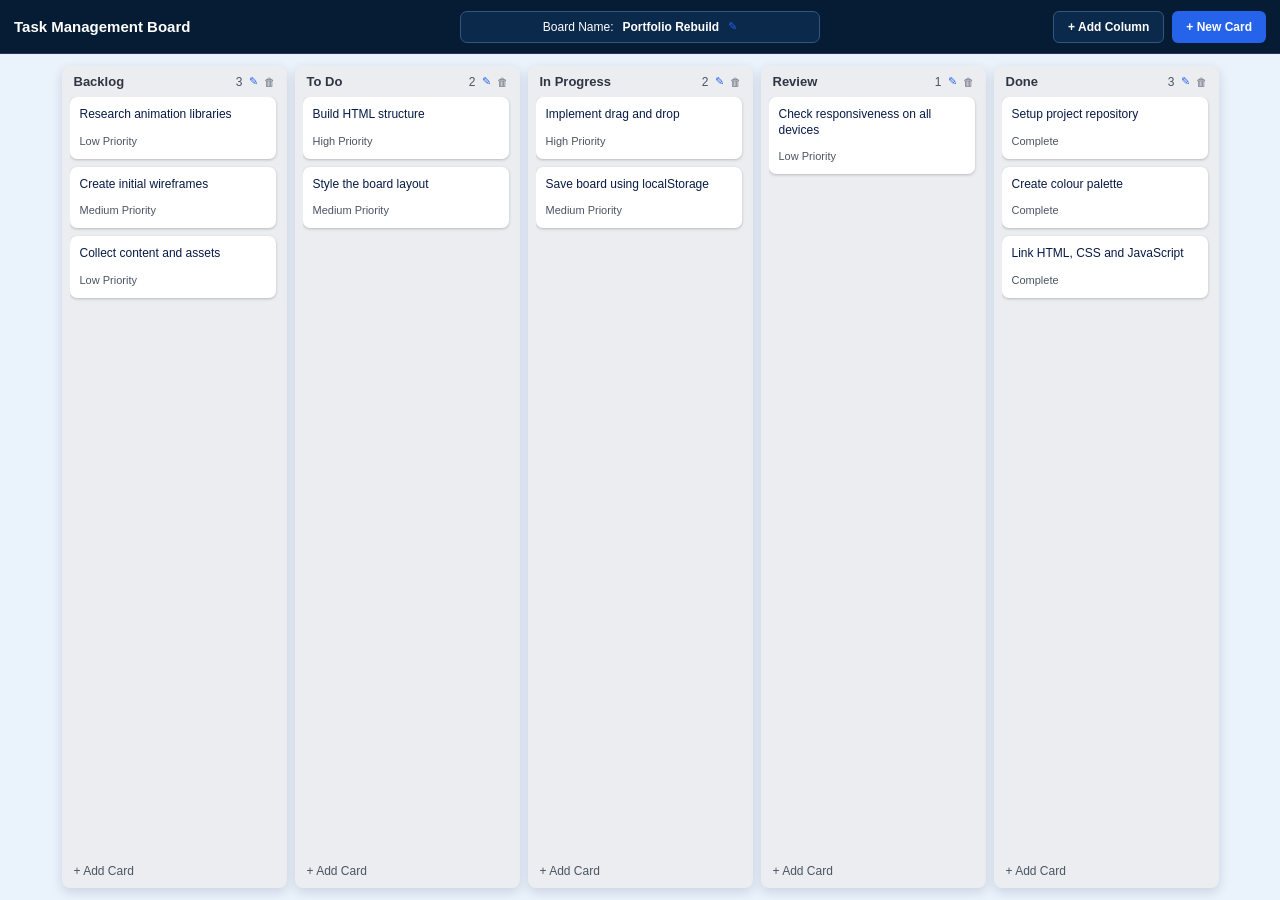
==== commit 87f9f0bd: "Update index.html" ====
--- a/project-management-board/index.html
+++ b/project-management-board/index.html
@@ -35,28 +35,25 @@
       <section class="column">
         <div class="column-header">
           <h2>Backlog</h2>
-          <div>
-            <button class="edit-btn">✎</button>
-            <button class="delete-btn">🗑</button>
-          </div>
+          <span class="count">3</span>
+          <button class="edit-btn">✎</button>
+          <button class="delete-btn">🗑</button>
         </div>
-
-        <span class="count">3</span>
 
         <div class="cards">
           <article class="card" draggable="true">
             <p>Research animation libraries</p>
-            <span class="tag low">Low Priority</span>
+            <span class="tag">Low Priority</span>
           </article>
 
           <article class="card" draggable="true">
             <p>Create initial wireframes</p>
-            <span class="tag medium">Medium Priority</span>
+            <span class="tag">Medium Priority</span>
           </article>
 
           <article class="card" draggable="true">
             <p>Collect content and assets</p>
-            <span class="tag low">Low Priority</span>
+            <span class="tag">Low Priority</span>
           </article>
         </div>
 
@@ -66,23 +63,20 @@
       <section class="column">
         <div class="column-header">
           <h2>To Do</h2>
-          <div>
-            <button class="edit-btn">✎</button>
-            <button class="delete-btn">🗑</button>
-          </div>
+          <span class="count">2</span>
+          <button class="edit-btn">✎</button>
+          <button class="delete-btn">🗑</button>
         </div>
-
-        <span class="count">2</span>
 
         <div class="cards">
           <article class="card" draggable="true">
             <p>Build HTML structure</p>
-            <span class="tag high">High Priority</span>
+            <span class="tag">High Priority</span>
           </article>
 
           <article class="card" draggable="true">
             <p>Style the board layout</p>
-            <span class="tag medium">Medium Priority</span>
+            <span class="tag">Medium Priority</span>
           </article>
         </div>
 
@@ -92,23 +86,20 @@
       <section class="column">
         <div class="column-header">
           <h2>In Progress</h2>
-          <div>
-            <button class="edit-btn">✎</button>
-            <button class="delete-btn">🗑</button>
-          </div>
+          <span class="count">2</span>
+          <button class="edit-btn">✎</button>
+          <button class="delete-btn">🗑</button>
         </div>
-
-        <span class="count">2</span>
 
         <div class="cards">
           <article class="card" draggable="true">
             <p>Implement drag and drop</p>
-            <span class="tag high">High Priority</span>
+            <span class="tag">High Priority</span>
           </article>
 
           <article class="card" draggable="true">
             <p>Save board using localStorage</p>
-            <span class="tag medium">Medium Priority</span>
+            <span class="tag">Medium Priority</span>
           </article>
         </div>
 
@@ -118,18 +109,15 @@
       <section class="column">
         <div class="column-header">
           <h2>Review</h2>
-          <div>
-            <button class="edit-btn">✎</button>
-            <button class="delete-btn">🗑</button>
-          </div>
+          <span class="count">1</span>
+          <button class="edit-btn">✎</button>
+          <button class="delete-btn">🗑</button>
         </div>
-
-        <span class="count">1</span>
 
         <div class="cards">
           <article class="card" draggable="true">
             <p>Check responsiveness on all devices</p>
-            <span class="tag low">Low Priority</span>
+            <span class="tag">Low Priority</span>
           </article>
         </div>
 
@@ -139,28 +127,25 @@
       <section class="column">
         <div class="column-header">
           <h2>Done</h2>
-          <div>
-            <button class="edit-btn">✎</button>
-            <button class="delete-btn">🗑</button>
-          </div>
+          <span class="count">3</span>
+          <button class="edit-btn">✎</button>
+          <button class="delete-btn">🗑</button>
         </div>
-
-        <span class="count">3</span>
 
         <div class="cards">
           <article class="card" draggable="true">
             <p>Setup project repository</p>
-            <span class="tag complete">Complete</span>
+            <span class="tag">Complete</span>
           </article>
 
           <article class="card" draggable="true">
             <p>Create colour palette</p>
-            <span class="tag complete">Complete</span>
+            <span class="tag">Complete</span>
           </article>
 
           <article class="card" draggable="true">
             <p>Link HTML, CSS and JavaScript</p>
-            <span class="tag complete">Complete</span>
+            <span class="tag">Complete</span>
           </article>
         </div>
 
--- a/project-management-board/css/style.css
+++ b/project-management-board/css/style.css
@@ -1,251 +1,201 @@
-*{margin:0;padding:0;box-sizing:border-box}
-
-html,body{
-  width:100%;
-  height:100%;
-  overflow:hidden;
-  font-family:Arial,sans-serif;
-  color:#172033;
-}
-
-.app{height:100vh;overflow:hidden}
-
-.topbar{
-  height:36px;
-  background:#40586d;
-  color:white;
-  display:flex;
-  align-items:center;
-  gap:9px;
-  padding:0 10px;
-}
-
-.brand{
-  display:flex;
-  align-items:center;
-  gap:7px;
-  min-width:180px;
-}
-
-.brand h1{font-size:13px}
-.grid-icon{font-size:12px}
-.trello-logo{font-size:13px;letter-spacing:2px}
-
-.search{
-  flex:1;
-  height:25px;
-  max-width:850px;
-  background:#607487;
-  border:1px solid rgba(255,255,255,.25);
-  border-radius:5px;
-  color:white;
-  padding:0 10px;
-  font-size:12px;
-}
-
-.create-btn{
-  background:#607487;
-  color:white;
-  border:none;
-  padding:5px 10px;
-  border-radius:5px;
-  font-weight:bold;
-  font-size:11px;
-}
-
-.user-actions{
-  margin-left:auto;
-  display:flex;
-  align-items:center;
-  gap:9px;
-  font-size:11px;
-}
-
-.avatar{
-  width:21px;
-  height:21px;
-  border-radius:50%;
-  background:#5b3fc4;
-  color:white;
-  display:flex;
-  align-items:center;
-  justify-content:center;
-  font-size:10px;
-  font-weight:bold;
-}
-
-.avatar.small{
-  width:17px;
-  height:17px;
-  font-size:9px;
-}
-
-.board-page{
-  height:calc(100vh - 36px);
-  background:
-    linear-gradient(rgba(0,0,0,.18),rgba(0,0,0,.18)),
-    radial-gradient(circle at 30% 35%,#f7c948 0,transparent 18%),
-    linear-gradient(135deg,#466b3f,#d3e0ea 45%,#243b53);
-  padding:7px 7px 38px;
-  overflow:hidden;
-  position:relative;
-}
-
-.board-title{
-  height:30px;
-  color:white;
-  display:flex;
-  align-items:center;
-  justify-content:space-between;
-  padding:0 6px;
-}
-
-.board-title h2{
-  font-size:14px;
-  text-shadow:0 2px 6px rgba(0,0,0,.4);
-}
-
-.members{
-  display:flex;
-  align-items:center;
-  gap:4px;
-}
-
-.members span{
-  width:21px;
-  height:21px;
-  border-radius:50%;
-  background:#2563eb;
-  color:white;
-  display:flex;
-  align-items:center;
-  justify-content:center;
-  font-size:9px;
-}
-
-.members button{
-  border:none;
-  background:#e8eef6;
-  color:#1e293b;
-  padding:5px 9px;
-  border-radius:5px;
-  font-weight:bold;
-  font-size:10px;
-}
-
-.board{
-  height:calc(100% - 30px);
-  display:flex;
-  gap:7px;
-  overflow-x:auto;
-  overflow-y:hidden;
-  padding-bottom:8px;
-}
-
-.board::-webkit-scrollbar{height:7px}
-.board::-webkit-scrollbar-track{background:rgba(255,255,255,.18);border-radius:999px}
-.board::-webkit-scrollbar-thumb{background:rgba(255,255,255,.55);border-radius:999px}
-
-.list{
-  width:195px;
-  min-width:195px;
-  max-height:100%;
-  background:#ebedf0;
-  border-radius:7px;
-  display:flex;
-  flex-direction:column;
-  padding:6px;
-  box-shadow:0 4px 12px rgba(0,0,0,.18);
-}
-
-.list-header{
-  display:flex;
-  align-items:center;
-  justify-content:space-between;
-  padding:0 3px 6px;
-}
-
-.list-header h3{
-  font-size:12px;
-  color:#2f3542;
-}
-
-.list-header span{
-  color:#4b5563;
-  font-size:11px;
-}
-
-.cards{
-  flex:1;
-  overflow-y:auto;
-  padding-right:3px;
-}
-
-.cards::-webkit-scrollbar{width:5px}
-.cards::-webkit-scrollbar-thumb{background:#c4c9d1;border-radius:999px}
-
-.card{
-  background:white;
-  border-radius:6px;
-  padding:7px 8px;
-  margin-bottom:6px;
-  box-shadow:0 1px 2px rgba(0,0,0,.2);
-  cursor:grab;
-}
-
-.card p{
-  font-size:11px;
-  line-height:1.25;
-  margin-bottom:7px;
-}
-
-.card-footer{
-  display:flex;
-  align-items:center;
-  justify-content:space-between;
-  color:#4b5563;
-  font-size:10px;
-}
-
-.add-card{
-  border:none;
-  background:transparent;
-  text-align:left;
-  padding:6px 5px 1px;
-  font-size:11px;
-  color:#4b5563;
-  cursor:pointer;
-}
-
-.bottom-nav{
-  position:absolute;
-  bottom:7px;
-  left:50%;
-  transform:translateX(-50%);
-  background:white;
-  border-radius:9px;
-  padding:4px;
-  display:flex;
-  gap:3px;
-  box-shadow:0 4px 18px rgba(0,0,0,.25);
-}
-
-.bottom-nav button{
-  border:none;
-  background:white;
-  padding:6px 9px;
-  border-radius:6px;
-  font-size:11px;
-}
-
-.bottom-nav button.active{
-  background:#e0edff;
-  color:#2563eb;
-  font-weight:bold;
-}
-
-.card.dragging{opacity:.5}
-
-.board{
-  justify-content:center;
-}
+* {
+  margin: 0;
+  padding: 0;
+  box-sizing: border-box;
+}
+
+html,
+body {
+  width: 100%;
+  height: 100%;
+  overflow: hidden;
+  font-family: Arial, sans-serif;
+  color: #172033;
+  background: #eaf2fb;
+}
+
+.app {
+  height: 100vh;
+  overflow: hidden;
+}
+
+/* TOP BAR */
+.top-panel {
+  height: 54px;
+  background: #061b34;
+  color: white;
+  display: grid;
+  grid-template-columns: 1fr auto 1fr;
+  align-items: center;
+  padding: 0 14px;
+  border-bottom: 1px solid #1e3a5f;
+}
+
+.title-area {
+  display: contents;
+}
+
+.title-area h1 {
+  justify-self: start;
+  font-size: 15px;
+  font-weight: 800;
+  color: white;
+  white-space: nowrap;
+}
+
+.board-name-card {
+  justify-self: center;
+  height: 32px;
+  min-width: 360px;
+  background: #0b294b;
+  border: 1px solid #31577f;
+  border-radius: 7px;
+  padding: 0 12px;
+  display: flex;
+  align-items: center;
+  justify-content: center;
+  gap: 9px;
+}
+
+.board-name-card span,
+.board-name-card strong {
+  font-size: 12px;
+  color: white;
+}
+
+.actions {
+  justify-self: end;
+  display: flex;
+  gap: 8px;
+}
+
+button {
+  font-family: inherit;
+  cursor: pointer;
+}
+
+.primary-btn,
+.outline-btn {
+  height: 32px;
+  padding: 0 14px;
+  border-radius: 6px;
+  font-size: 12px;
+  font-weight: 800;
+}
+
+.primary-btn {
+  border: none;
+  background: #2563eb;
+  color: white;
+}
+
+.outline-btn {
+  border: 1px solid #31577f;
+  background: #0b294b;
+  color: white;
+}
+
+/* BOARD AREA */
+.board {
+  height: calc(100vh - 54px);
+  padding: 12px;
+  display: flex;
+  justify-content: center;
+  gap: 8px;
+  overflow: hidden;
+  background: #eaf2fb;
+}
+
+.column {
+  width: 225px;
+  height: 100%;
+  background: #ebedf0;
+  border-radius: 8px;
+  padding: 8px;
+  display: flex;
+  flex-direction: column;
+  box-shadow: 0 4px 12px rgba(7, 27, 69, 0.14);
+}
+
+.column-header {
+  display: grid;
+  grid-template-columns: 1fr auto auto auto;
+  align-items: center;
+  gap: 6px;
+  padding: 0 4px 8px;
+}
+
+.column-header h2 {
+  font-size: 13px;
+  color: #2f3542;
+}
+
+.count {
+  font-size: 12px;
+  color: #4b5563;
+}
+
+.edit-btn,
+.delete-btn {
+  border: none;
+  background: transparent;
+  font-size: 11px;
+}
+
+.edit-btn {
+  color: #2563eb;
+}
+
+.delete-btn {
+  color: #6b7280;
+}
+
+.cards {
+  flex: 1;
+  min-height: 0;
+  overflow-y: auto;
+  padding-right: 3px;
+}
+
+.cards::-webkit-scrollbar {
+  width: 5px;
+}
+
+.cards::-webkit-scrollbar-thumb {
+  background: #c4c9d1;
+  border-radius: 999px;
+}
+
+.card {
+  background: white;
+  border-radius: 7px;
+  padding: 10px;
+  margin-bottom: 8px;
+  box-shadow: 0 1px 3px rgba(0,0,0,.22);
+  cursor: grab;
+}
+
+.card p {
+  font-size: 12px;
+  line-height: 1.3;
+  color: #071b45;
+  margin-bottom: 8px;
+}
+
+.tag {
+  font-size: 11px;
+  color: #4b5563;
+}
+
+.add-card {
+  border: none;
+  background: transparent;
+  text-align: left;
+  padding: 8px 4px 2px;
+  font-size: 12px;
+  color: #4b5563;
+}
+
+.card.dragging {
+  opacity: 0.5;
+}
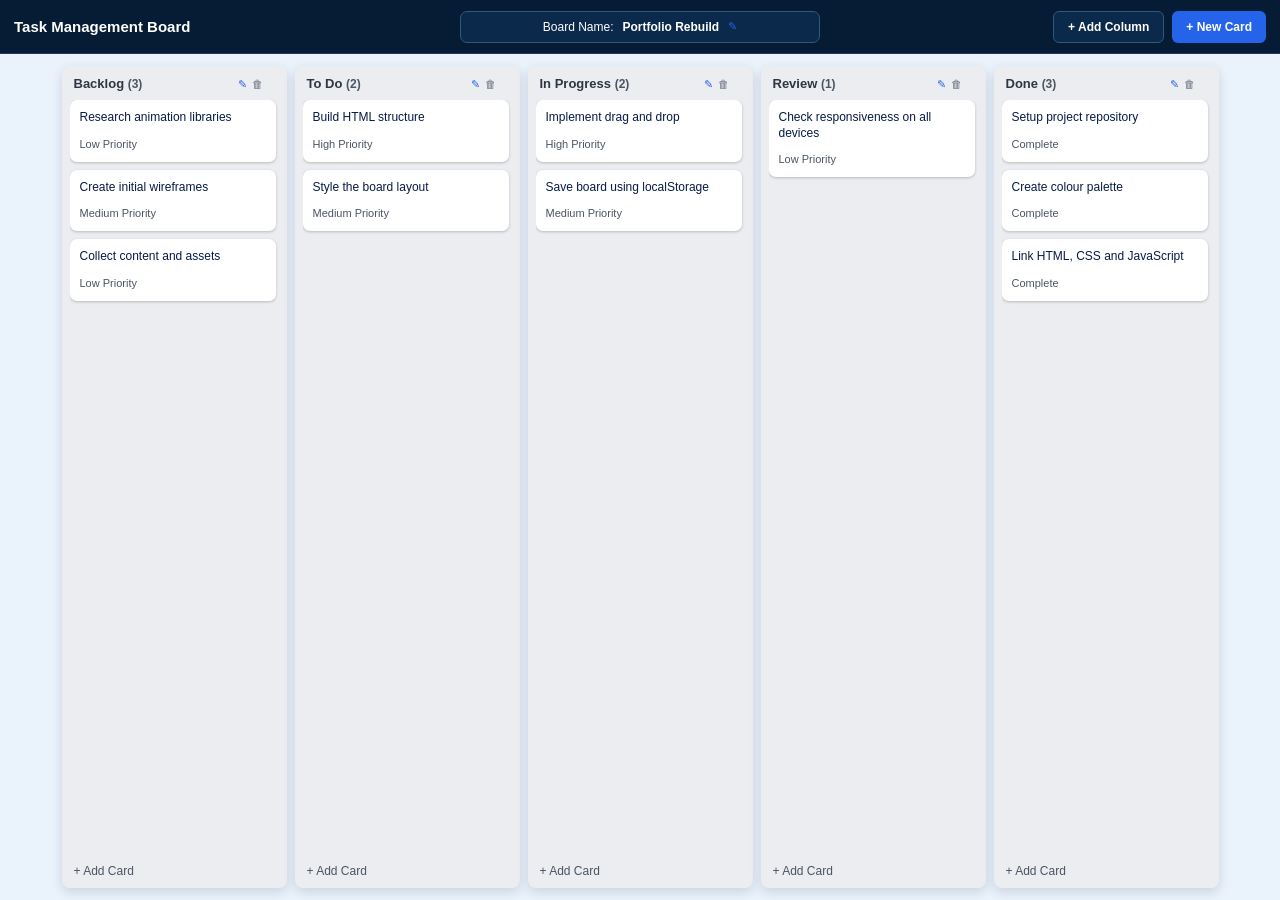
==== commit 981c68d0: "Update index.html" ====
--- a/project-management-board/index.html
+++ b/project-management-board/index.html
@@ -34,10 +34,11 @@
 
       <section class="column">
         <div class="column-header">
-          <h2>Backlog</h2>
-          <span class="count">3</span>
-          <button class="edit-btn">✎</button>
-          <button class="delete-btn">🗑</button>
+          <h2>Backlog <span class="count">(3)</span></h2>
+          <div class="column-actions">
+            <button class="edit-btn">✎</button>
+            <button class="delete-btn">🗑</button>
+          </div>
         </div>
 
         <div class="cards">
@@ -62,10 +63,11 @@
 
       <section class="column">
         <div class="column-header">
-          <h2>To Do</h2>
-          <span class="count">2</span>
-          <button class="edit-btn">✎</button>
-          <button class="delete-btn">🗑</button>
+          <h2>To Do <span class="count">(2)</span></h2>
+          <div class="column-actions">
+            <button class="edit-btn">✎</button>
+            <button class="delete-btn">🗑</button>
+          </div>
         </div>
 
         <div class="cards">
@@ -85,10 +87,11 @@
 
       <section class="column">
         <div class="column-header">
-          <h2>In Progress</h2>
-          <span class="count">2</span>
-          <button class="edit-btn">✎</button>
-          <button class="delete-btn">🗑</button>
+          <h2>In Progress <span class="count">(2)</span></h2>
+          <div class="column-actions">
+            <button class="edit-btn">✎</button>
+            <button class="delete-btn">🗑</button>
+          </div>
         </div>
 
         <div class="cards">
@@ -108,10 +111,11 @@
 
       <section class="column">
         <div class="column-header">
-          <h2>Review</h2>
-          <span class="count">1</span>
-          <button class="edit-btn">✎</button>
-          <button class="delete-btn">🗑</button>
+          <h2>Review <span class="count">(1)</span></h2>
+          <div class="column-actions">
+            <button class="edit-btn">✎</button>
+            <button class="delete-btn">🗑</button>
+          </div>
         </div>
 
         <div class="cards">
@@ -126,10 +130,11 @@
 
       <section class="column">
         <div class="column-header">
-          <h2>Done</h2>
-          <span class="count">3</span>
-          <button class="edit-btn">✎</button>
-          <button class="delete-btn">🗑</button>
+          <h2>Done <span class="count">(3)</span></h2>
+          <div class="column-actions">
+            <button class="edit-btn">✎</button>
+            <button class="delete-btn">🗑</button>
+          </div>
         </div>
 
         <div class="cards">
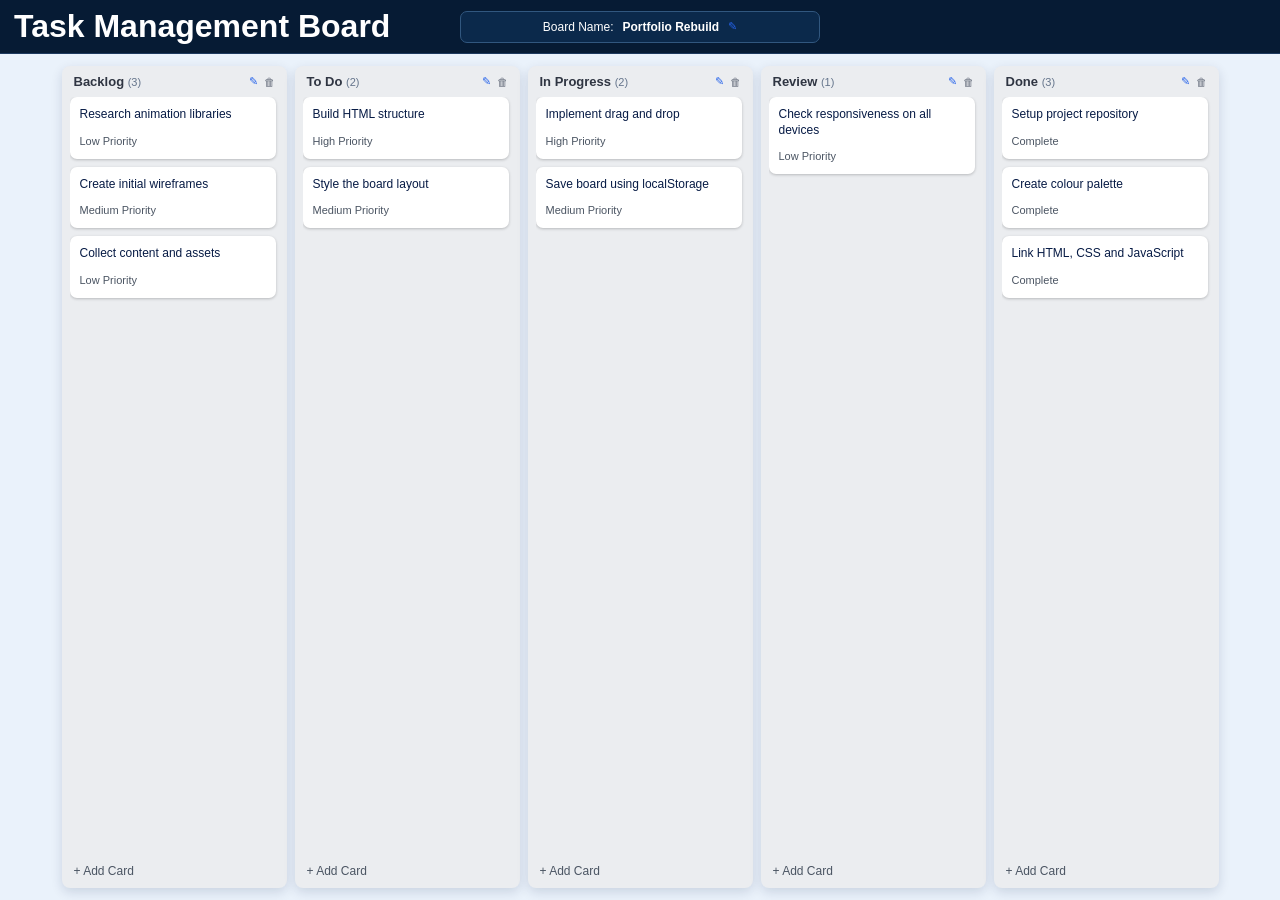
==== commit feefe9b7: "Update index.html" ====
--- a/project-management-board/index.html
+++ b/project-management-board/index.html
@@ -14,20 +14,15 @@
   <div class="app">
 
     <header class="top-panel">
-      <div class="title-area">
-        <h1>Task Management Board</h1>
+      <h1>Task Management Board</h1>
 
-        <div class="board-name-card">
-          <span>Board Name:</span>
-          <strong>Portfolio Rebuild</strong>
-          <button class="edit-btn">✎</button>
-        </div>
+      <div class="board-name-card">
+        <span>Board Name:</span>
+        <strong>Portfolio Rebuild</strong>
+        <button class="edit-btn">✎</button>
       </div>
 
-      <div class="actions">
-        <button class="outline-btn">+ Add Column</button>
-        <button class="primary-btn">+ New Card</button>
-      </div>
+      <div></div>
     </header>
 
     <main class="board">
--- a/project-management-board/css/style.css
+++ b/project-management-board/css/style.css
@@ -118,10 +118,9 @@
 }
 
 .column-header {
-  display: grid;
-  grid-template-columns: 1fr auto auto auto;
-  align-items: center;
-  gap: 6px;
+  display: flex;
+  align-items: center;
+  justify-content: space-between;
   padding: 0 4px 8px;
 }
 
@@ -131,8 +130,15 @@
 }
 
 .count {
-  font-size: 12px;
-  color: #4b5563;
+  color: #64748b;
+  font-size: 11px;
+  font-weight: 500;
+}
+
+.column-actions {
+  display: flex;
+  gap: 6px;
+  align-items: center;
 }
 
 .edit-btn,
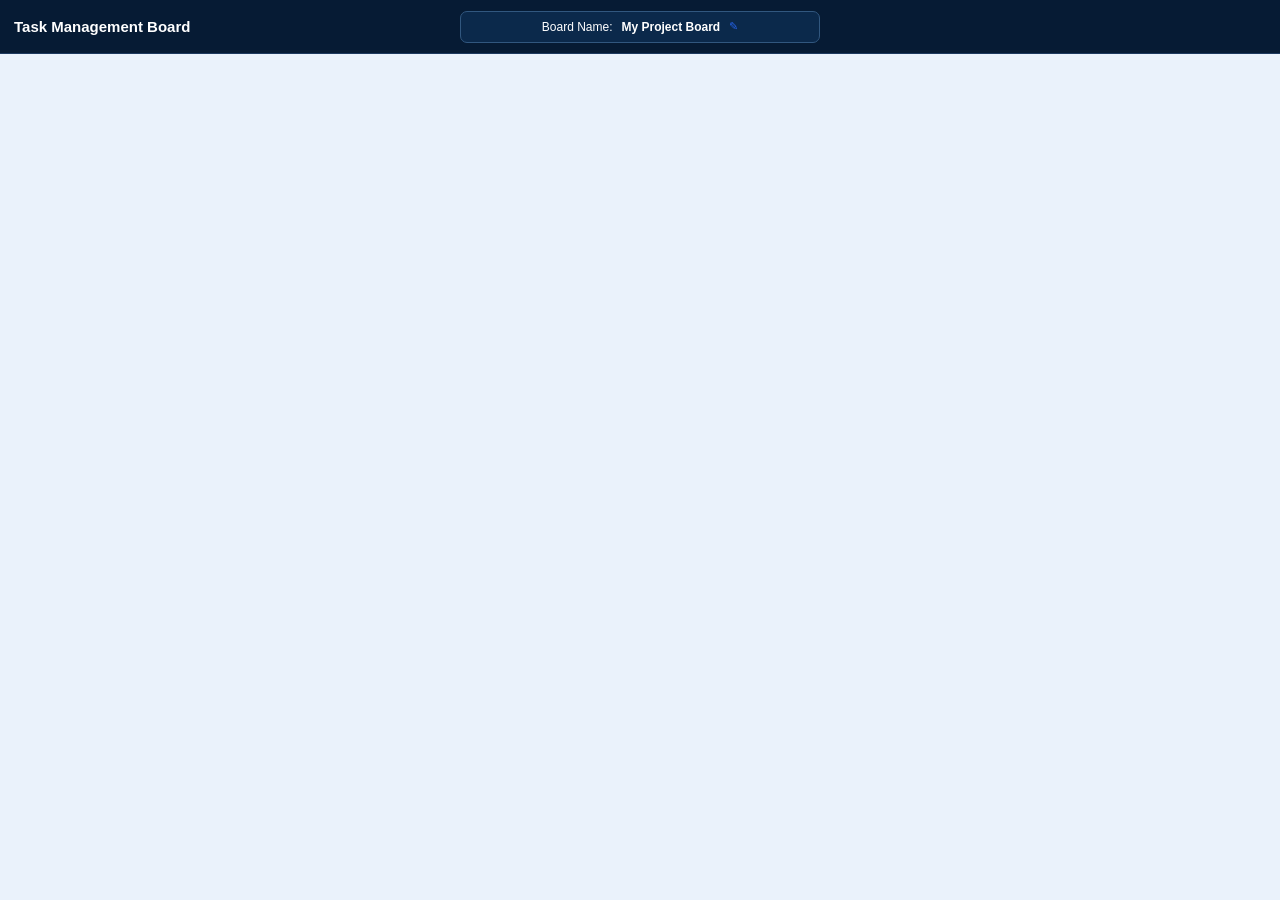
==== commit ae748d10: "Update index.html" ====
--- a/project-management-board/index.html
+++ b/project-management-board/index.html
@@ -3,157 +3,26 @@
 <head>
   <meta charset="UTF-8" />
   <meta name="viewport" content="width=device-width, initial-scale=1.0" />
-
   <title>Task Management Board</title>
-
   <link rel="stylesheet" href="css/style.css" />
   <script src="js/app.js" defer></script>
 </head>
 
 <body>
   <div class="app">
-
     <header class="top-panel">
       <h1>Task Management Board</h1>
 
       <div class="board-name-card">
         <span>Board Name:</span>
-        <strong>Portfolio Rebuild</strong>
-        <button class="edit-btn">✎</button>
+        <strong id="boardName">My Project Board</strong>
+        <button id="editBoardName" class="edit-btn">✎</button>
       </div>
 
       <div></div>
     </header>
 
-    <main class="board">
-
-      <section class="column">
-        <div class="column-header">
-          <h2>Backlog <span class="count">(3)</span></h2>
-          <div class="column-actions">
-            <button class="edit-btn">✎</button>
-            <button class="delete-btn">🗑</button>
-          </div>
-        </div>
-
-        <div class="cards">
-          <article class="card" draggable="true">
-            <p>Research animation libraries</p>
-            <span class="tag">Low Priority</span>
-          </article>
-
-          <article class="card" draggable="true">
-            <p>Create initial wireframes</p>
-            <span class="tag">Medium Priority</span>
-          </article>
-
-          <article class="card" draggable="true">
-            <p>Collect content and assets</p>
-            <span class="tag">Low Priority</span>
-          </article>
-        </div>
-
-        <button class="add-card">+ Add Card</button>
-      </section>
-
-      <section class="column">
-        <div class="column-header">
-          <h2>To Do <span class="count">(2)</span></h2>
-          <div class="column-actions">
-            <button class="edit-btn">✎</button>
-            <button class="delete-btn">🗑</button>
-          </div>
-        </div>
-
-        <div class="cards">
-          <article class="card" draggable="true">
-            <p>Build HTML structure</p>
-            <span class="tag">High Priority</span>
-          </article>
-
-          <article class="card" draggable="true">
-            <p>Style the board layout</p>
-            <span class="tag">Medium Priority</span>
-          </article>
-        </div>
-
-        <button class="add-card">+ Add Card</button>
-      </section>
-
-      <section class="column">
-        <div class="column-header">
-          <h2>In Progress <span class="count">(2)</span></h2>
-          <div class="column-actions">
-            <button class="edit-btn">✎</button>
-            <button class="delete-btn">🗑</button>
-          </div>
-        </div>
-
-        <div class="cards">
-          <article class="card" draggable="true">
-            <p>Implement drag and drop</p>
-            <span class="tag">High Priority</span>
-          </article>
-
-          <article class="card" draggable="true">
-            <p>Save board using localStorage</p>
-            <span class="tag">Medium Priority</span>
-          </article>
-        </div>
-
-        <button class="add-card">+ Add Card</button>
-      </section>
-
-      <section class="column">
-        <div class="column-header">
-          <h2>Review <span class="count">(1)</span></h2>
-          <div class="column-actions">
-            <button class="edit-btn">✎</button>
-            <button class="delete-btn">🗑</button>
-          </div>
-        </div>
-
-        <div class="cards">
-          <article class="card" draggable="true">
-            <p>Check responsiveness on all devices</p>
-            <span class="tag">Low Priority</span>
-          </article>
-        </div>
-
-        <button class="add-card">+ Add Card</button>
-      </section>
-
-      <section class="column">
-        <div class="column-header">
-          <h2>Done <span class="count">(3)</span></h2>
-          <div class="column-actions">
-            <button class="edit-btn">✎</button>
-            <button class="delete-btn">🗑</button>
-          </div>
-        </div>
-
-        <div class="cards">
-          <article class="card" draggable="true">
-            <p>Setup project repository</p>
-            <span class="tag">Complete</span>
-          </article>
-
-          <article class="card" draggable="true">
-            <p>Create colour palette</p>
-            <span class="tag">Complete</span>
-          </article>
-
-          <article class="card" draggable="true">
-            <p>Link HTML, CSS and JavaScript</p>
-            <span class="tag">Complete</span>
-          </article>
-        </div>
-
-        <button class="add-card">+ Add Card</button>
-      </section>
-
-    </main>
-
+    <main id="board" class="board"></main>
   </div>
 </body>
 </html>
--- a/project-management-board/css/style.css
+++ b/project-management-board/css/style.css
@@ -31,11 +31,7 @@
   border-bottom: 1px solid #1e3a5f;
 }
 
-.title-area {
-  display: contents;
-}
-
-.title-area h1 {
+.top-panel h1 {
   justify-self: start;
   font-size: 15px;
   font-weight: 800;
@@ -63,36 +59,9 @@
   color: white;
 }
 
-.actions {
-  justify-self: end;
-  display: flex;
-  gap: 8px;
-}
-
 button {
   font-family: inherit;
   cursor: pointer;
-}
-
-.primary-btn,
-.outline-btn {
-  height: 32px;
-  padding: 0 14px;
-  border-radius: 6px;
-  font-size: 12px;
-  font-weight: 800;
-}
-
-.primary-btn {
-  border: none;
-  background: #2563eb;
-  color: white;
-}
-
-.outline-btn {
-  border: 1px solid #31577f;
-  background: #0b294b;
-  color: white;
 }
 
 /* BOARD AREA */
